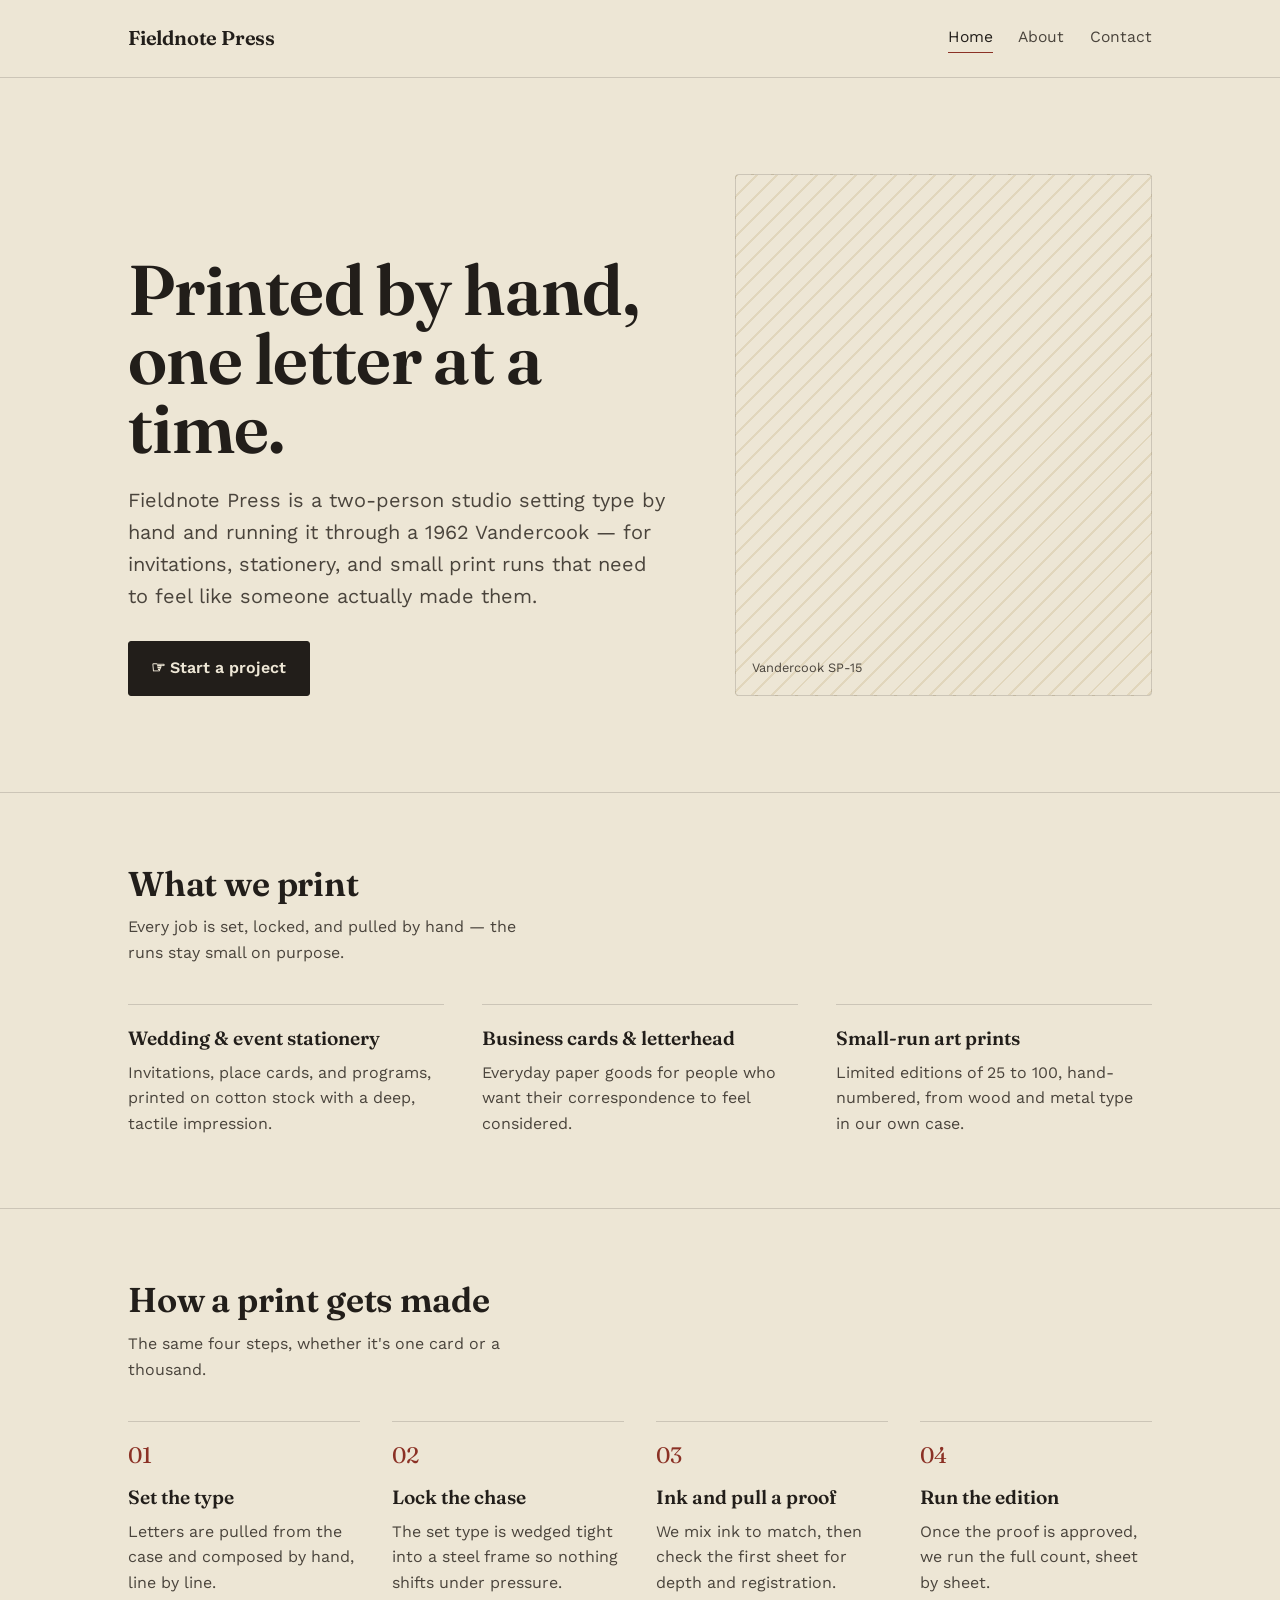
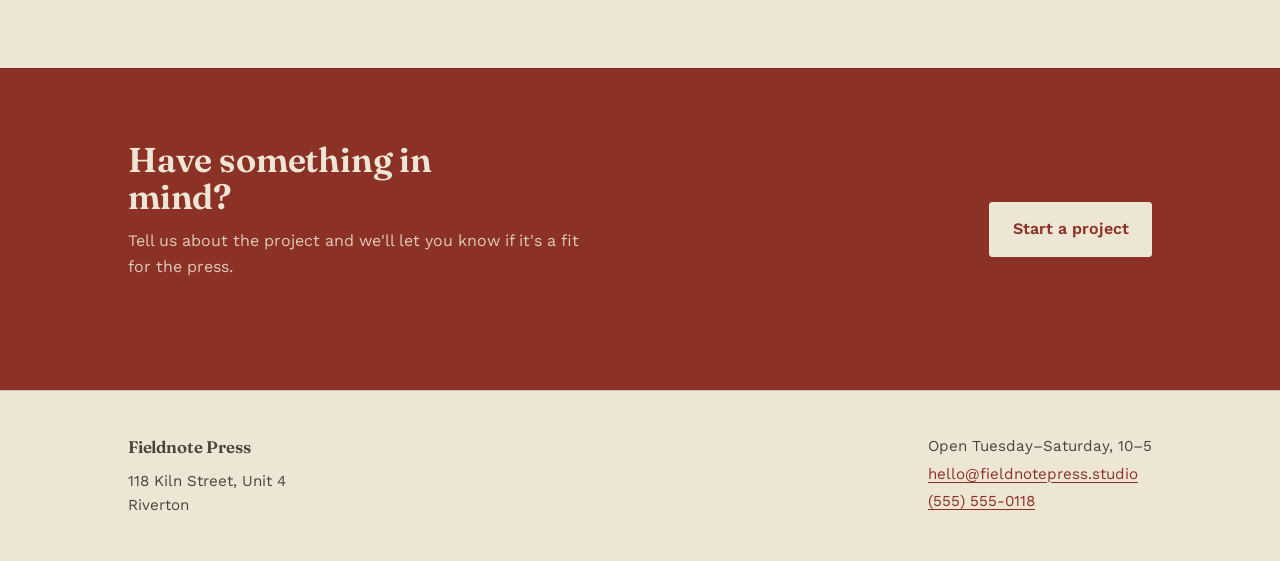
==== index.html @ 224e0c4d "Add files via upload" ====
<!doctype html>
<html lang="en">
<head>
  <meta charset="utf-8">
  <meta name="viewport" content="width=device-width, initial-scale=1">
  <title>Fieldnote Press — Letterpress studio</title>
  <meta name="description" content="Fieldnote Press is a small letterpress studio setting type by hand for invitations, stationery, and small-run art prints.">
  <link rel="preconnect" href="https://fonts.googleapis.com">
  <link rel="preconnect" href="https://fonts.gstatic.com" crossorigin>
  <link href="https://fonts.googleapis.com/css2?family=Fraunces:ital,opsz,wght@0,9..144,400..700;1,9..144,400..700&family=Work+Sans:wght@400;500;600&display=swap" rel="stylesheet">
  <link rel="stylesheet" href="css/style.css">
</head>
<body>
  <a class="skip-link" href="#main">Skip to content</a>

  <header class="site-header">
    <div class="wrap header-inner">
      <a class="wordmark" href="index.html">Fieldnote Press</a>
      <nav class="site-nav" aria-label="Main">
        <a href="index.html" class="is-active" aria-current="page">Home</a>
        <a href="about.html">About</a>
        <a href="contact.html">Contact</a>
      </nav>
    </div>
  </header>

  <main id="main">
    <section class="hero">
      <div class="wrap hero-grid">
        <div class="hero-copy">
          <h1 class="display reveal">Printed by hand, one letter at a time.</h1>
          <p class="lede reveal">Fieldnote Press is a two-person studio setting type by hand and running it
            through a 1962 Vandercook — for invitations, stationery, and small print runs that need to feel
            like someone actually made them.</p>
          <a class="btn btn-primary reveal" href="contact.html">☞ Start a project</a>
        </div>
        <div class="hero-mark reveal" aria-hidden="true"></div>
      </div>
    </section>

    <section class="section">
      <div class="wrap">
        <div class="section-head">
          <h2 class="section-heading">What we print</h2>
          <p>Every job is set, locked, and pulled by hand — the runs stay small on purpose.</p>
        </div>
        <div class="trio">
          <div class="trio-item">
            <h3 class="card-heading">Wedding &amp; event stationery</h3>
            <p>Invitations, place cards, and programs, printed on cotton stock with a deep, tactile
              impression.</p>
          </div>
          <div class="trio-item">
            <h3 class="card-heading">Business cards &amp; letterhead</h3>
            <p>Everyday paper goods for people who want their correspondence to feel considered.</p>
          </div>
          <div class="trio-item">
            <h3 class="card-heading">Small-run art prints</h3>
            <p>Limited editions of 25 to 100, hand-numbered, from wood and metal type in our own case.</p>
          </div>
        </div>
      </div>
    </section>

    <section class="section">
      <div class="wrap">
        <div class="section-head">
          <h2 class="section-heading">How a print gets made</h2>
          <p>The same four steps, whether it's one card or a thousand.</p>
        </div>
        <div class="process">
          <div class="process-item">
            <span class="process-num">01</span>
            <h3 class="card-heading">Set the type</h3>
            <p>Letters are pulled from the case and composed by hand, line by line.</p>
          </div>
          <div class="process-item">
            <span class="process-num">02</span>
            <h3 class="card-heading">Lock the chase</h3>
            <p>The set type is wedged tight into a steel frame so nothing shifts under pressure.</p>
          </div>
          <div class="process-item">
            <span class="process-num">03</span>
            <h3 class="card-heading">Ink and pull a proof</h3>
            <p>We mix ink to match, then check the first sheet for depth and registration.</p>
          </div>
          <div class="process-item">
            <span class="process-num">04</span>
            <h3 class="card-heading">Run the edition</h3>
            <p>Once the proof is approved, we run the full count, sheet by sheet.</p>
          </div>
        </div>
      </div>
    </section>

    <section class="section cta-band">
      <div class="wrap">
        <div class="cta-band-inner">
          <div class="section-head">
            <h2 class="section-heading">Have something in mind?</h2>
            <p>Tell us about the project and we'll let you know if it's a fit for the press.</p>
          </div>
          <a class="btn btn-on-red" href="contact.html">Start a project</a>
        </div>
      </div>
    </section>
  </main>

  <footer class="site-footer">
    <div class="wrap footer-inner">
      <div>
        <p class="wordmark small">Fieldnote Press</p>
        <p>118 Kiln Street, Unit 4<br>Riverton</p>
      </div>
      <div>
        <p>Open Tuesday–Saturday, 10–5</p>
        <p><a class="text-link" href="mailto:hello@fieldnotepress.studio">hello@fieldnotepress.studio</a></p>
        <p><a class="text-link" href="tel:+15555550118">(555) 555-0118</a></p>
      </div>
    </div>
  </footer>

  <script src="js/script.js"></script>
</body>
</html>
---- css/style.css ----
/* ==========================================================
   Fieldnote Press — stylesheet
   Tokens
   ========================================================== */
:root {
  --paper:      #EDE6D5;
  --paper-deep: #E1D6BC;
  --ink:        #221E1A;
  --ink-soft:   #4A443C;
  --red:        #8B3125;
  --slate:      #46525C;
  --rule:       rgba(34, 30, 26, 0.16);
  --rule-soft:  rgba(34, 30, 26, 0.09);

  --font-display: 'Fraunces', Georgia, serif;
  --font-body:    'Work Sans', 'Segoe UI', sans-serif;

  --max-w: 1120px;
  --gutter: clamp(1.25rem, 4vw, 3rem);
}

/* ==========================================================
   Reset
   ========================================================== */
*, *::before, *::after { box-sizing: border-box; }
html { -webkit-text-size-adjust: 100%; scroll-behavior: smooth; }
@media (prefers-reduced-motion: reduce) {
  html { scroll-behavior: auto; }
  *, *::before, *::after {
    animation-duration: 0.001ms !important;
    animation-iteration-count: 1 !important;
    transition-duration: 0.001ms !important;
  }
}
body {
  margin: 0;
  background-color: var(--paper);
  background-image:
    radial-gradient(rgba(34,30,26,0.05) 0.6px, transparent 0.6px);
  background-size: 14px 14px;
  color: var(--ink);
  font-family: var(--font-body);
  font-size: 16px;
  line-height: 1.6;
  -webkit-font-smoothing: antialiased;
}
img { max-width: 100%; display: block; }
a { color: inherit; }
h1, h2, h3, p, ul, ol, dl { margin: 0; }
ul, ol { padding: 0; list-style: none; }
button { font: inherit; }

/* Focus visibility */
a:focus-visible,
button:focus-visible,
input:focus-visible,
select:focus-visible,
textarea:focus-visible {
  outline: 2px solid var(--red);
  outline-offset: 3px;
}

.wrap {
  max-width: var(--max-w);
  margin-inline: auto;
  padding-inline: var(--gutter);
}

.skip-link {
  position: absolute;
  left: -9999px;
  top: 0;
  background: var(--ink);
  color: var(--paper);
  padding: 0.75rem 1rem;
  z-index: 100;
}
.skip-link:focus { left: var(--gutter); top: var(--gutter); }

/* ==========================================================
   Type
   ========================================================== */
h1, h2, h3 { font-family: var(--font-display); font-weight: 620; color: var(--ink); }

h1.display {
  font-size: clamp(2.6rem, 3vw + 2rem, 4.6rem);
  line-height: 0.98;
  letter-spacing: -0.01em;
  max-width: 14ch;
}

h2.section-heading {
  font-size: clamp(1.6rem, 1.2vw + 1.2rem, 2.15rem);
  line-height: 1.1;
  letter-spacing: -0.005em;
  max-width: 16ch;
}

h3.card-heading {
  font-size: 1.2rem;
  font-weight: 600;
  margin-bottom: 0.4rem;
}

p.lede {
  font-size: clamp(1.05rem, 0.4vw + 1rem, 1.25rem);
  color: var(--ink-soft);
  max-width: 52ch;
}

p { max-width: 62ch; color: var(--ink-soft); }

.eyebrow-plain {
  font-family: var(--font-body);
  font-size: 0.95rem;
  color: var(--ink-soft);
}

/* Links within running text */
.text-link {
  color: var(--red);
  text-decoration: underline;
  text-underline-offset: 3px;
  text-decoration-thickness: 1px;
}
.text-link:hover { text-decoration-thickness: 2px; }

/* ==========================================================
   Header / Nav
   ========================================================== */
.site-header {
  border-bottom: 1px solid var(--rule);
}
.header-inner {
  display: flex;
  flex-wrap: wrap;
  align-items: center;
  justify-content: space-between;
  gap: 0.75rem;
  padding-block: 1.4rem;
}
.wordmark {
  font-family: var(--font-display);
  font-size: 1.25rem;
  font-weight: 620;
  text-decoration: none;
  letter-spacing: -0.01em;
}
.site-nav {
  display: flex;
  gap: clamp(1rem, 2vw, 2rem);
}
.site-nav a {
  text-decoration: none;
  font-size: 0.98rem;
  color: var(--ink-soft);
  padding-bottom: 3px;
  border-bottom: 1px solid transparent;
  transition: border-color 150ms ease, color 150ms ease;
}
.site-nav a:hover { color: var(--ink); border-color: var(--rule); }
.site-nav a.is-active {
  color: var(--ink);
  border-color: var(--red);
}

/* ==========================================================
   Buttons / CTA
   ========================================================== */
.btn {
  display: inline-flex;
  align-items: center;
  gap: 0.5rem;
  font-family: var(--font-body);
  font-size: 1rem;
  font-weight: 600;
  text-decoration: none;
  padding: 0.85rem 1.4rem;
  border-radius: 3px;
  border: 1px solid var(--ink);
  color: var(--ink);
  background: transparent;
  cursor: pointer;
  transition: transform 150ms ease, background-color 150ms ease, color 150ms ease;
}
.btn:hover { transform: translateY(1px); }
.btn.btn-primary {
  background: var(--ink);
  color: var(--paper);
  border-color: var(--ink);
}
.btn.btn-on-red {
  background: var(--paper);
  color: var(--red);
  border-color: var(--paper);
}
.btn.btn-on-red:hover { background: var(--ink); color: var(--paper); }

/* ==========================================================
   Hero
   ========================================================== */
.hero {
  padding-block: clamp(3rem, 8vw, 6rem);
}
.hero-grid {
  display: grid;
  grid-template-columns: 1.3fr 1fr;
  gap: clamp(2rem, 5vw, 4rem);
  align-items: end;
}
.hero-copy > * + * { margin-top: 1.4rem; }
.hero-copy .btn { margin-top: 1.8rem; }

.hero-mark {
  border: 1px solid var(--rule);
  border-radius: 4px;
  aspect-ratio: 4 / 5;
  background:
    repeating-linear-gradient(135deg, var(--paper-deep) 0 2px, transparent 2px 14px),
    var(--paper);
  position: relative;
  overflow: hidden;
}
.hero-mark::after {
  content: "Vandercook SP-15";
  position: absolute;
  bottom: 1rem;
  left: 1rem;
  font-size: 0.8rem;
  color: var(--ink-soft);
}

.reveal { animation: fadeUp 700ms ease both; }
.reveal:nth-child(2) { animation-delay: 90ms; }
.reveal:nth-child(3) { animation-delay: 180ms; }
.reveal:nth-child(4) { animation-delay: 270ms; }
@keyframes fadeUp {
  from { opacity: 0; transform: translateY(10px); }
  to   { opacity: 1; transform: translateY(0); }
}

/* ==========================================================
   Sections (generic)
   ========================================================== */
.section {
  padding-block: clamp(2.5rem, 6vw, 4.5rem);
  border-top: 1px solid var(--rule);
}
.section-head { max-width: 42ch; margin-bottom: clamp(1.75rem, 3vw, 2.75rem); }
.section-head > * + * { margin-top: 0.75rem; }

/* Three-up list (non-sequential) */
.trio {
  display: grid;
  grid-template-columns: repeat(3, 1fr);
  gap: clamp(1.5rem, 3vw, 2.5rem);
}
.trio-item { border-top: 1px solid var(--rule); padding-top: 1.1rem; }

/* Numbered process (genuinely sequential) */
.process {
  display: grid;
  grid-template-columns: repeat(4, 1fr);
  gap: clamp(1.5rem, 3vw, 2rem);
}
.process-item { border-top: 1px solid var(--rule); padding-top: 1rem; }
.process-num {
  display: block;
  font-family: var(--font-display);
  font-size: 1.4rem;
  color: var(--red);
  font-variant-numeric: tabular-nums;
  margin-bottom: 0.5rem;
}

/* Spec list (equipment, genuinely tabular) */
.spec-list { border-top: 1px solid var(--rule); }
.spec-row {
  display: grid;
  grid-template-columns: minmax(10ch, 220px) 1fr;
  gap: 1rem;
  padding-block: 1rem;
  border-bottom: 1px solid var(--rule-soft);
}
.spec-row dt { font-weight: 600; color: var(--ink); }
.spec-row dd { margin: 0; color: var(--ink-soft); max-width: 55ch; }

/* Values */
.values { display: grid; grid-template-columns: repeat(3, 1fr); gap: clamp(1.5rem, 3vw, 2.5rem); }

/* CTA band */
.cta-band {
  background: var(--red);
  color: var(--paper);
}
.cta-band .section-head { max-width: 46ch; }
.cta-band h2 { color: var(--paper); }
.cta-band p { color: rgba(237, 230, 213, 0.85); }
.cta-band-inner {
  display: flex;
  flex-wrap: wrap;
  align-items: center;
  justify-content: space-between;
  gap: 1.5rem;
}

/* ==========================================================
   Contact page
   ========================================================== */
.contact-grid {
  display: grid;
  grid-template-columns: 0.9fr 1.3fr;
  gap: clamp(2rem, 5vw, 4rem);
  align-items: start;
}
.info-block + .info-block { margin-top: 1.75rem; }
.info-block h3 { font-size: 1rem; font-weight: 600; margin-bottom: 0.35rem; color: var(--ink); }
.info-block p { margin: 0; }

.field { margin-bottom: 1.3rem; }
.field label {
  display: block;
  font-size: 0.9rem;
  font-weight: 600;
  margin-bottom: 0.4rem;
}
.field .hint { font-weight: 400; color: var(--ink-soft); }
.field input,
.field select,
.field textarea {
  width: 100%;
  font-family: var(--font-body);
  font-size: 1rem;
  padding: 0.7rem 0.8rem;
  border: 1px solid var(--rule);
  background: var(--paper);
  color: var(--ink);
  border-radius: 3px;
}
.field textarea { resize: vertical; min-height: 8rem; }
.field-error {
  display: block;
  color: var(--red);
  font-size: 0.85rem;
  margin-top: 0.35rem;
  min-height: 1.2em;
}
.field.has-error input,
.field.has-error select,
.field.has-error textarea {
  border-color: var(--red);
}

.form-status {
  border: 1px solid var(--rule);
  border-left: 3px solid var(--red);
  padding: 1.25rem 1.4rem;
  border-radius: 3px;
  display: none;
}
.form-status.is-visible { display: block; }
.form-status h3 { margin-bottom: 0.35rem; }
form.is-submitted { display: none; }

/* ==========================================================
   Footer
   ========================================================== */
.site-footer {
  border-top: 1px solid var(--rule);
  padding-block: 2.5rem;
}
.footer-inner {
  display: flex;
  flex-wrap: wrap;
  justify-content: space-between;
  gap: 2rem;
}
.footer-inner p { margin: 0.2rem 0; font-size: 0.95rem; }
.wordmark.small { font-size: 1.05rem; margin-bottom: 0.5rem; }

/* ==========================================================
   Responsive
   ========================================================== */
@media (max-width: 820px) {
  .hero-grid { grid-template-columns: 1fr; }
  .hero-mark { max-width: 260px; }
  .trio, .process, .values { grid-template-columns: 1fr 1fr; }
  .contact-grid { grid-template-columns: 1fr; }
}
@media (max-width: 560px) {
  .trio, .process, .values { grid-template-columns: 1fr; }
  .spec-row { grid-template-columns: 1fr; }
  .cta-band-inner { flex-direction: column; align-items: flex-start; }
}
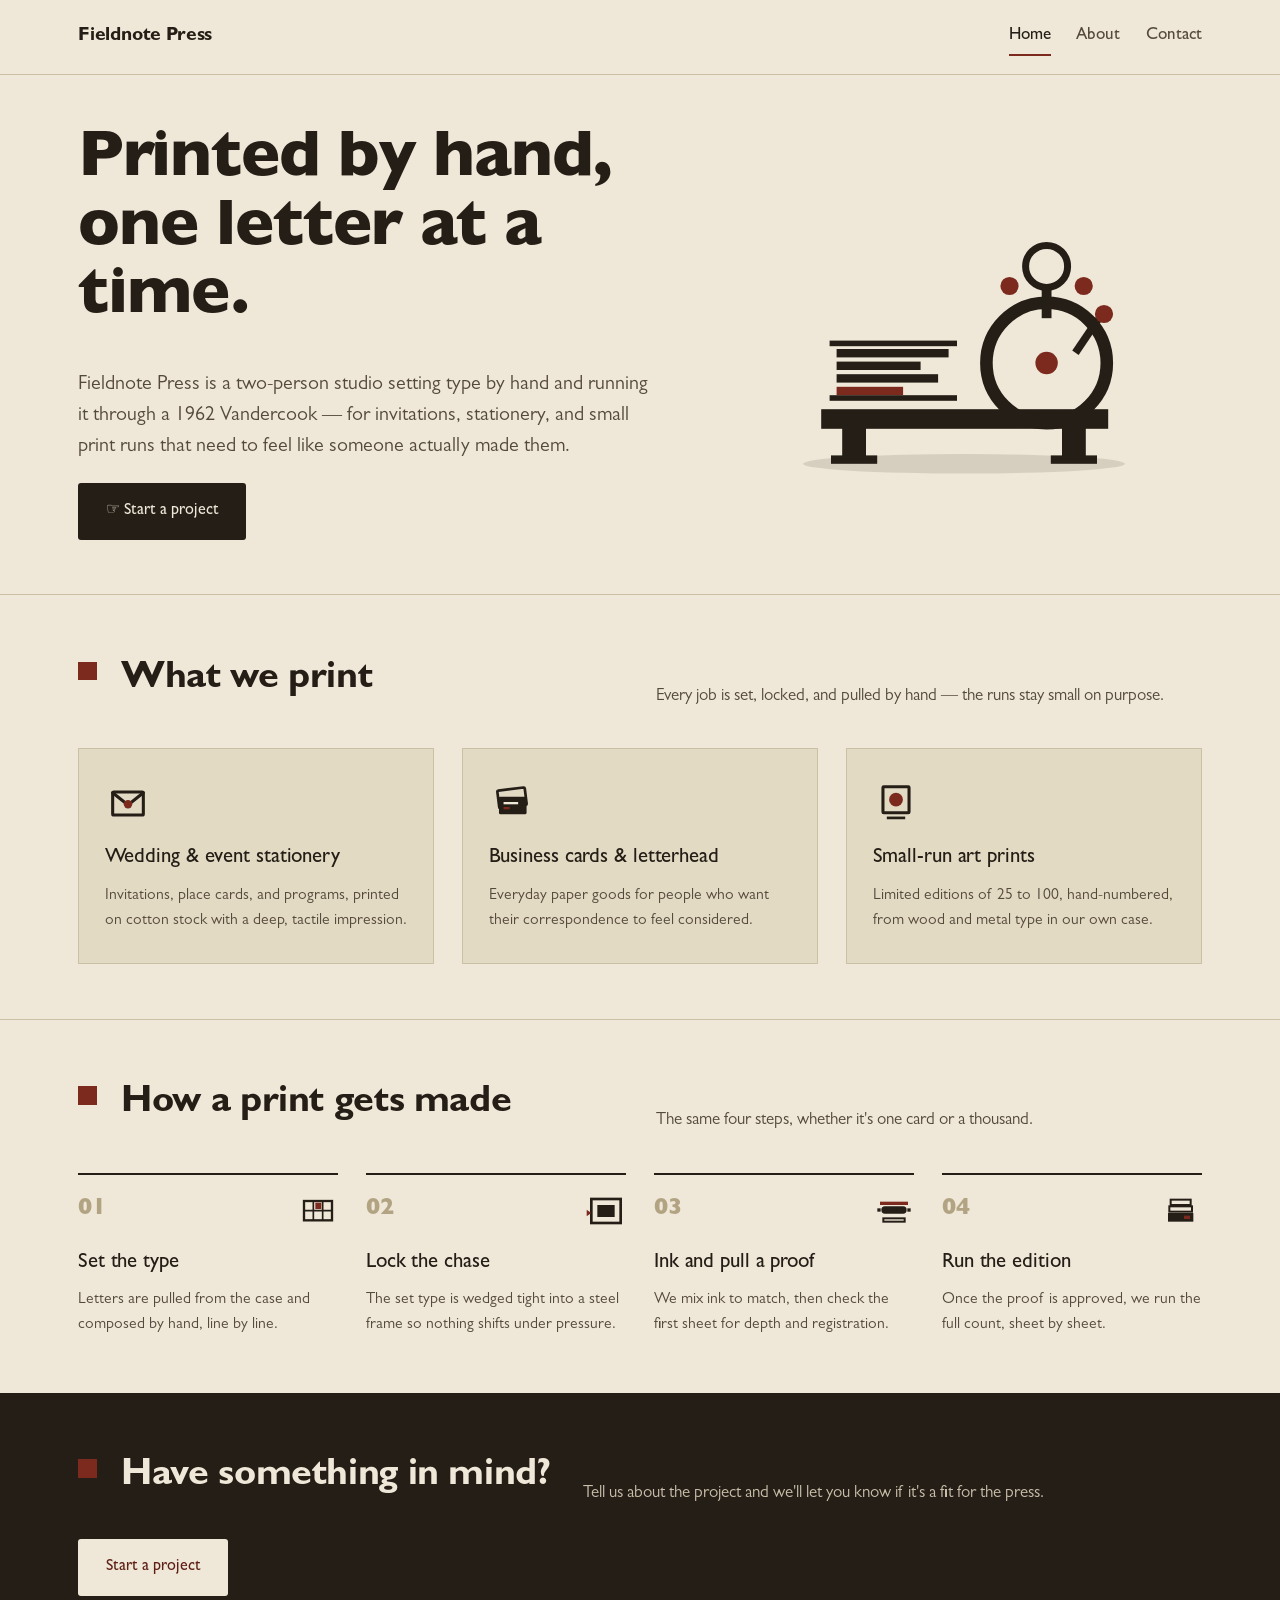
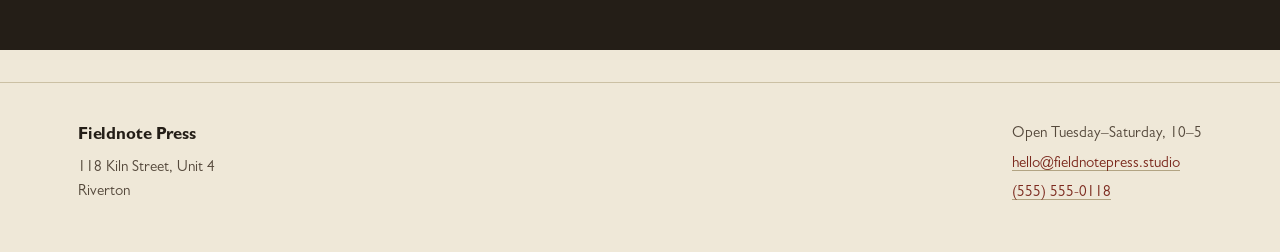
==== commit 8af04068: "Add files via upload" ====
--- a/index.html
+++ b/index.html
@@ -5,9 +5,12 @@
   <meta name="viewport" content="width=device-width, initial-scale=1">
   <title>Fieldnote Press — Letterpress studio</title>
   <meta name="description" content="Fieldnote Press is a small letterpress studio setting type by hand for invitations, stationery, and small-run art prints.">
-  <link rel="preconnect" href="https://fonts.googleapis.com">
-  <link rel="preconnect" href="https://fonts.gstatic.com" crossorigin>
-  <link href="https://fonts.googleapis.com/css2?family=Fraunces:ital,opsz,wght@0,9..144,400..700;1,9..144,400..700&family=Work+Sans:wght@400;500;600&display=swap" rel="stylesheet">
+  <meta name="theme-color" content="#241E17">
+  <link rel="icon" href="images/favicon.svg" type="image/svg+xml">
+  <link rel="icon" href="images/favicon.ico" sizes="any">
+  <link rel="apple-touch-icon" href="images/apple-touch-icon.png">
+  <link rel="preload" href="fonts/gill-sans.woff2" as="font" type="font/woff2" crossorigin>
+  <link rel="preload" href="fonts/gill-sans-heavy.woff2" as="font" type="font/woff2" crossorigin>
   <link rel="stylesheet" href="css/style.css">
 </head>
 <body>
@@ -34,7 +37,9 @@
             like someone actually made them.</p>
           <a class="btn btn-primary reveal" href="contact.html">☞ Start a project</a>
         </div>
-        <div class="hero-mark reveal" aria-hidden="true"></div>
+        <div class="hero-mark reveal" aria-hidden="true">
+          <img src="images/hero-press.svg" alt="" width="600" height="440" loading="eager">
+        </div>
       </div>
     </section>
 
@@ -46,15 +51,18 @@
         </div>
         <div class="trio">
           <div class="trio-item">
+            <img class="trio-icon" src="images/icon-invitation.svg" alt="" width="46" height="46">
             <h3 class="card-heading">Wedding &amp; event stationery</h3>
             <p>Invitations, place cards, and programs, printed on cotton stock with a deep, tactile
               impression.</p>
           </div>
           <div class="trio-item">
+            <img class="trio-icon" src="images/icon-cards.svg" alt="" width="46" height="46">
             <h3 class="card-heading">Business cards &amp; letterhead</h3>
             <p>Everyday paper goods for people who want their correspondence to feel considered.</p>
           </div>
           <div class="trio-item">
+            <img class="trio-icon" src="images/icon-print.svg" alt="" width="46" height="46">
             <h3 class="card-heading">Small-run art prints</h3>
             <p>Limited editions of 25 to 100, hand-numbered, from wood and metal type in our own case.</p>
           </div>
@@ -70,22 +78,34 @@
         </div>
         <div class="process">
           <div class="process-item">
-            <span class="process-num">01</span>
+            <div class="process-item-head">
+              <span class="process-num">01</span>
+              <img class="process-icon" src="images/icon-set-type.svg" alt="" width="40" height="40">
+            </div>
             <h3 class="card-heading">Set the type</h3>
             <p>Letters are pulled from the case and composed by hand, line by line.</p>
           </div>
           <div class="process-item">
-            <span class="process-num">02</span>
+            <div class="process-item-head">
+              <span class="process-num">02</span>
+              <img class="process-icon" src="images/icon-lock-chase.svg" alt="" width="40" height="40">
+            </div>
             <h3 class="card-heading">Lock the chase</h3>
             <p>The set type is wedged tight into a steel frame so nothing shifts under pressure.</p>
           </div>
           <div class="process-item">
-            <span class="process-num">03</span>
+            <div class="process-item-head">
+              <span class="process-num">03</span>
+              <img class="process-icon" src="images/icon-ink-proof.svg" alt="" width="40" height="40">
+            </div>
             <h3 class="card-heading">Ink and pull a proof</h3>
             <p>We mix ink to match, then check the first sheet for depth and registration.</p>
           </div>
           <div class="process-item">
-            <span class="process-num">04</span>
+            <div class="process-item-head">
+              <span class="process-num">04</span>
+              <img class="process-icon" src="images/icon-run-edition.svg" alt="" width="40" height="40">
+            </div>
             <h3 class="card-heading">Run the edition</h3>
             <p>Once the proof is approved, we run the full count, sheet by sheet.</p>
           </div>
--- a/css/style.css
+++ b/css/style.css
@@ -1,394 +1,546 @@
-/* ==========================================================
+/* ===================================================================
    Fieldnote Press — stylesheet
+   Type: Gill Sans (self-hosted), set in weight, not in family switches.
+   =================================================================== */
+
+@font-face {
+  font-family: "Gill Sans";
+  src: url("../fonts/gill-sans-light.woff2") format("woff2");
+  font-weight: 300;
+  font-style: normal;
+  font-display: swap;
+}
+@font-face {
+  font-family: "Gill Sans";
+  src: url("../fonts/gill-sans.woff2") format("woff2");
+  font-weight: 400;
+  font-style: normal;
+  font-display: swap;
+}
+@font-face {
+  font-family: "Gill Sans";
+  src: url("../fonts/gill-sans-italic.woff2") format("woff2");
+  font-weight: 400;
+  font-style: italic;
+  font-display: swap;
+}
+@font-face {
+  font-family: "Gill Sans";
+  src: url("../fonts/gill-sans-medium.woff2") format("woff2");
+  font-weight: 500;
+  font-style: normal;
+  font-display: swap;
+}
+@font-face {
+  font-family: "Gill Sans";
+  src: url("../fonts/gill-sans-bold.woff2") format("woff2");
+  font-weight: 700;
+  font-style: normal;
+  font-display: swap;
+}
+@font-face {
+  font-family: "Gill Sans";
+  src: url("../fonts/gill-sans-heavy.woff2") format("woff2");
+  font-weight: 800;
+  font-style: normal;
+  font-display: swap;
+}
+
+/* ---------------------------------------------------------------
    Tokens
-   ========================================================== */
+   --------------------------------------------------------------- */
 :root {
-  --paper:      #EDE6D5;
-  --paper-deep: #E1D6BC;
-  --ink:        #221E1A;
-  --ink-soft:   #4A443C;
-  --red:        #8B3125;
-  --slate:      #46525C;
-  --rule:       rgba(34, 30, 26, 0.16);
-  --rule-soft:  rgba(34, 30, 26, 0.09);
-
-  --font-display: 'Fraunces', Georgia, serif;
-  --font-body:    'Work Sans', 'Segoe UI', sans-serif;
-
-  --max-w: 1120px;
-  --gutter: clamp(1.25rem, 4vw, 3rem);
-}
-
-/* ==========================================================
-   Reset
-   ========================================================== */
+  --paper:      #EFE8D8;
+  --paper-deep: #E3DAC3;
+  --ink:        #241E17;
+  --ink-soft:   #55493C;
+  --oxblood:    #7C2A1E;
+  --oxblood-deep: #5E1F16;
+  --brass:      #A67C3D;
+  --line:       #CBC0A4;
+  --line-deep:  #B2A483;
+
+  --font: "Gill Sans", "Gill Sans MT", Frutiger, "Frutiger Linotype", Calibri, "Segoe UI", Corbel, Arial, sans-serif;
+
+  --fs-body:    1.0625rem;
+  --fs-small:   0.9rem;
+  --fs-lede:    1.25rem;
+  --fs-card-h:  1.3rem;
+  --fs-section: clamp(1.7rem, 1.35rem + 1.3vw, 2.35rem);
+  --fs-display: clamp(2.5rem, 1.85rem + 3vw, 4.1rem);
+
+  --measure: 62ch;
+  --wrap: 1180px;
+
+  --gap: 1.75rem;
+  --radius: 3px;
+}
+
+/* ---------------------------------------------------------------
+   Reset & base
+   --------------------------------------------------------------- */
 *, *::before, *::after { box-sizing: border-box; }
-html { -webkit-text-size-adjust: 100%; scroll-behavior: smooth; }
+html { scroll-behavior: smooth; }
 @media (prefers-reduced-motion: reduce) {
   html { scroll-behavior: auto; }
-  *, *::before, *::after {
-    animation-duration: 0.001ms !important;
-    animation-iteration-count: 1 !important;
-    transition-duration: 0.001ms !important;
-  }
-}
+  *, *::before, *::after { animation-duration: 0.01ms !important; animation-iteration-count: 1 !important; transition-duration: 0.01ms !important; }
+}
+
 body {
   margin: 0;
-  background-color: var(--paper);
-  background-image:
-    radial-gradient(rgba(34,30,26,0.05) 0.6px, transparent 0.6px);
-  background-size: 14px 14px;
+  background: var(--paper);
   color: var(--ink);
-  font-family: var(--font-body);
-  font-size: 16px;
+  font-family: var(--font);
+  font-weight: 400;
+  font-size: var(--fs-body);
   line-height: 1.6;
   -webkit-font-smoothing: antialiased;
-}
+  text-rendering: optimizeLegibility;
+}
+
 img { max-width: 100%; display: block; }
 a { color: inherit; }
-h1, h2, h3, p, ul, ol, dl { margin: 0; }
-ul, ol { padding: 0; list-style: none; }
-button { font: inherit; }
-
-/* Focus visibility */
-a:focus-visible,
-button:focus-visible,
-input:focus-visible,
-select:focus-visible,
-textarea:focus-visible {
-  outline: 2px solid var(--red);
-  outline-offset: 3px;
-}
-
-.wrap {
-  max-width: var(--max-w);
-  margin-inline: auto;
-  padding-inline: var(--gutter);
-}
+
+h1, h2, h3, h4 { margin: 0; font-weight: 500; }
+
+p { margin: 0 0 1em; max-width: var(--measure); }
+p:last-child { margin-bottom: 0; }
 
 .skip-link {
   position: absolute;
-  left: -9999px;
+  left: -999px;
   top: 0;
   background: var(--ink);
   color: var(--paper);
-  padding: 0.75rem 1rem;
+  padding: 0.75em 1.25em;
   z-index: 100;
 }
-.skip-link:focus { left: var(--gutter); top: var(--gutter); }
-
-/* ==========================================================
-   Type
-   ========================================================== */
-h1, h2, h3 { font-family: var(--font-display); font-weight: 620; color: var(--ink); }
-
-h1.display {
-  font-size: clamp(2.6rem, 3vw + 2rem, 4.6rem);
-  line-height: 0.98;
-  letter-spacing: -0.01em;
-  max-width: 14ch;
-}
-
-h2.section-heading {
-  font-size: clamp(1.6rem, 1.2vw + 1.2rem, 2.15rem);
-  line-height: 1.1;
-  letter-spacing: -0.005em;
-  max-width: 16ch;
-}
-
-h3.card-heading {
-  font-size: 1.2rem;
-  font-weight: 600;
-  margin-bottom: 0.4rem;
-}
-
-p.lede {
-  font-size: clamp(1.05rem, 0.4vw + 1rem, 1.25rem);
-  color: var(--ink-soft);
-  max-width: 52ch;
-}
-
-p { max-width: 62ch; color: var(--ink-soft); }
-
-.eyebrow-plain {
-  font-family: var(--font-body);
-  font-size: 0.95rem;
-  color: var(--ink-soft);
-}
-
-/* Links within running text */
-.text-link {
-  color: var(--red);
-  text-decoration: underline;
-  text-underline-offset: 3px;
-  text-decoration-thickness: 1px;
-}
-.text-link:hover { text-decoration-thickness: 2px; }
-
-/* ==========================================================
-   Header / Nav
-   ========================================================== */
+.skip-link:focus {
+  left: 1rem;
+  top: 1rem;
+}
+
+:focus-visible {
+  outline: 3px solid var(--oxblood);
+  outline-offset: 3px;
+}
+
+.wrap {
+  max-width: var(--wrap);
+  margin-inline: auto;
+  padding-inline: 1.75rem;
+}
+
+/* ---------------------------------------------------------------
+   Header
+   --------------------------------------------------------------- */
 .site-header {
-  border-bottom: 1px solid var(--rule);
-}
+  border-bottom: 1px solid var(--line);
+}
+
 .header-inner {
   display: flex;
-  flex-wrap: wrap;
   align-items: center;
   justify-content: space-between;
-  gap: 0.75rem;
-  padding-block: 1.4rem;
-}
+  gap: 1.5rem;
+  padding-block: 1.15rem;
+}
+
 .wordmark {
-  font-family: var(--font-display);
-  font-size: 1.25rem;
-  font-weight: 620;
+  font-weight: 700;
+  font-size: 1.2rem;
+  letter-spacing: -0.01em;
   text-decoration: none;
-  letter-spacing: -0.01em;
-}
+  color: var(--ink);
+  white-space: nowrap;
+}
+.wordmark.small { font-size: 1.05rem; margin: 0 0 0.4em; }
+
 .site-nav {
   display: flex;
   gap: clamp(1rem, 2vw, 2rem);
+  flex-wrap: wrap;
 }
 .site-nav a {
   text-decoration: none;
-  font-size: 0.98rem;
+  font-weight: 500;
   color: var(--ink-soft);
-  padding-bottom: 3px;
-  border-bottom: 1px solid transparent;
-  transition: border-color 150ms ease, color 150ms ease;
-}
-.site-nav a:hover { color: var(--ink); border-color: var(--rule); }
+  padding-block: 0.25rem;
+  border-bottom: 2px solid transparent;
+}
+.site-nav a:hover { color: var(--ink); border-bottom-color: var(--line-deep); }
 .site-nav a.is-active {
   color: var(--ink);
-  border-color: var(--red);
-}
-
-/* ==========================================================
-   Buttons / CTA
-   ========================================================== */
+  border-bottom-color: var(--oxblood);
+}
+
+/* ---------------------------------------------------------------
+   Hero
+   --------------------------------------------------------------- */
+.hero { padding-block: clamp(2.75rem, 3vw + 1rem, 5rem); }
+
+.hero-grid {
+  display: grid;
+  grid-template-columns: 1.1fr 0.9fr;
+  align-items: center;
+  gap: clamp(2rem, 5vw, 4rem);
+}
+
+.hero-copy { max-width: 40rem; }
+
+.display {
+  font-weight: 800;
+  font-size: var(--fs-display);
+  line-height: 1.04;
+  letter-spacing: -0.015em;
+  margin-bottom: 0.55em;
+}
+
+.lede {
+  font-size: var(--fs-lede);
+  color: var(--ink-soft);
+  line-height: 1.55;
+}
+
+.hero-mark {
+  justify-self: center;
+  width: 100%;
+  max-width: 420px;
+}
+.hero-mark img { width: 100%; height: auto; }
+
+/* ---------------------------------------------------------------
+   Buttons
+   --------------------------------------------------------------- */
 .btn {
   display: inline-flex;
   align-items: center;
-  gap: 0.5rem;
-  font-family: var(--font-body);
+  gap: 0.5em;
+  font-family: var(--font);
+  font-weight: 500;
   font-size: 1rem;
-  font-weight: 600;
   text-decoration: none;
-  padding: 0.85rem 1.4rem;
-  border-radius: 3px;
-  border: 1px solid var(--ink);
-  color: var(--ink);
-  background: transparent;
+  padding: 0.85em 1.6em;
+  border-radius: var(--radius);
+  border: 2px solid transparent;
   cursor: pointer;
-  transition: transform 150ms ease, background-color 150ms ease, color 150ms ease;
-}
-.btn:hover { transform: translateY(1px); }
-.btn.btn-primary {
+  transition: transform 0.12s ease, background-color 0.15s ease, box-shadow 0.15s ease;
+}
+.btn:active { transform: translateY(2px); }
+
+.btn-primary {
   background: var(--ink);
   color: var(--paper);
-  border-color: var(--ink);
-}
-.btn.btn-on-red {
+}
+.btn-primary:hover { background: var(--oxblood-deep); }
+
+.btn-on-red {
   background: var(--paper);
-  color: var(--red);
-  border-color: var(--paper);
-}
-.btn.btn-on-red:hover { background: var(--ink); color: var(--paper); }
-
-/* ==========================================================
-   Hero
-   ========================================================== */
-.hero {
-  padding-block: clamp(3rem, 8vw, 6rem);
-}
-.hero-grid {
+  color: var(--oxblood-deep);
+}
+.btn-on-red:hover { background: var(--ink); color: var(--paper); }
+
+/* ---------------------------------------------------------------
+   Sections (generic)
+   --------------------------------------------------------------- */
+.section {
+  padding-block: clamp(2.75rem, 3vw + 1rem, 4.5rem);
+  border-top: 1px solid var(--line);
+}
+
+.section-head {
   display: grid;
-  grid-template-columns: 1.3fr 1fr;
-  gap: clamp(2rem, 5vw, 4rem);
+  grid-template-columns: 1fr 1fr;
+  gap: 2rem;
   align-items: end;
-}
-.hero-copy > * + * { margin-top: 1.4rem; }
-.hero-copy .btn { margin-top: 1.8rem; }
-
-.hero-mark {
-  border: 1px solid var(--rule);
-  border-radius: 4px;
-  aspect-ratio: 4 / 5;
-  background:
-    repeating-linear-gradient(135deg, var(--paper-deep) 0 2px, transparent 2px 14px),
-    var(--paper);
+  margin-bottom: clamp(2rem, 3vw, 3rem);
+}
+.section-head p { color: var(--ink-soft); }
+
+.section-heading {
+  font-size: var(--fs-section);
+  font-weight: 700;
+  letter-spacing: -0.01em;
   position: relative;
-  overflow: hidden;
-}
-.hero-mark::after {
-  content: "Vandercook SP-15";
+  padding-left: 1.15em;
+}
+.section-heading::before {
+  content: "";
   position: absolute;
-  bottom: 1rem;
-  left: 1rem;
-  font-size: 0.8rem;
-  color: var(--ink-soft);
-}
-
-.reveal { animation: fadeUp 700ms ease both; }
-.reveal:nth-child(2) { animation-delay: 90ms; }
-.reveal:nth-child(3) { animation-delay: 180ms; }
-.reveal:nth-child(4) { animation-delay: 270ms; }
-@keyframes fadeUp {
-  from { opacity: 0; transform: translateY(10px); }
-  to   { opacity: 1; transform: translateY(0); }
-}
-
-/* ==========================================================
-   Sections (generic)
-   ========================================================== */
-.section {
-  padding-block: clamp(2.5rem, 6vw, 4.5rem);
-  border-top: 1px solid var(--rule);
-}
-.section-head { max-width: 42ch; margin-bottom: clamp(1.75rem, 3vw, 2.75rem); }
-.section-head > * + * { margin-top: 0.75rem; }
-
-/* Three-up list (non-sequential) */
-.trio {
+  left: 0;
+  top: 0.32em;
+  width: 0.5em;
+  height: 0.5em;
+  background: var(--oxblood);
+}
+
+/* ---------------------------------------------------------------
+   Trio grid (home: what we print)
+   --------------------------------------------------------------- */
+.trio, .values {
   display: grid;
   grid-template-columns: repeat(3, 1fr);
-  gap: clamp(1.5rem, 3vw, 2.5rem);
-}
-.trio-item { border-top: 1px solid var(--rule); padding-top: 1.1rem; }
-
-/* Numbered process (genuinely sequential) */
+  gap: var(--gap);
+}
+
+.trio-item {
+  padding: 1.85rem 1.6rem;
+  background: var(--paper-deep);
+  border: 1px solid var(--line);
+}
+
+.trio-icon {
+  width: 46px;
+  height: 46px;
+  margin-bottom: 1.1rem;
+}
+
+.card-heading {
+  font-size: var(--fs-card-h);
+  font-weight: 500;
+  margin-bottom: 0.5rem;
+  letter-spacing: -0.005em;
+}
+
+.trio-item p, .values p { color: var(--ink-soft); font-size: 0.98rem; }
+
+/* ---------------------------------------------------------------
+   Process (home: how a print gets made)
+   --------------------------------------------------------------- */
 .process {
   display: grid;
   grid-template-columns: repeat(4, 1fr);
-  gap: clamp(1.5rem, 3vw, 2rem);
-}
-.process-item { border-top: 1px solid var(--rule); padding-top: 1rem; }
+  gap: var(--gap);
+}
+
+.process-item {
+  position: relative;
+  padding-top: 1rem;
+  border-top: 2px solid var(--ink);
+}
+
+.process-item-head {
+  display: flex;
+  align-items: center;
+  justify-content: space-between;
+  margin-bottom: 1rem;
+}
+
 .process-num {
-  display: block;
-  font-family: var(--font-display);
-  font-size: 1.4rem;
-  color: var(--red);
+  font-weight: 800;
+  font-size: 1.5rem;
+  color: var(--line-deep);
   font-variant-numeric: tabular-nums;
-  margin-bottom: 0.5rem;
-}
-
-/* Spec list (equipment, genuinely tabular) */
-.spec-list { border-top: 1px solid var(--rule); }
+}
+
+.process-icon { width: 40px; height: 40px; }
+
+.process-item p { color: var(--ink-soft); font-size: 0.98rem; }
+
+/* ---------------------------------------------------------------
+   CTA band (home)
+   --------------------------------------------------------------- */
+.cta-band {
+  background: var(--ink);
+  color: var(--paper);
+  border-top: none;
+}
+.cta-band .section-heading { color: var(--paper); }
+.cta-band .section-heading::before { background: var(--oxblood); }
+.cta-band .section-head p { color: #C9BFA9; }
+
+.cta-band-inner {
+  display: flex;
+  align-items: center;
+  justify-content: space-between;
+  gap: 2rem;
+  flex-wrap: wrap;
+}
+.cta-band-inner .section-head { margin-bottom: 0; }
+
+/* ---------------------------------------------------------------
+   About: spec list (the presses we run)
+   --------------------------------------------------------------- */
+.spec-list {
+  margin: 0;
+  display: flex;
+  flex-direction: column;
+  gap: 1.75rem;
+}
+
 .spec-row {
   display: grid;
-  grid-template-columns: minmax(10ch, 220px) 1fr;
-  gap: 1rem;
-  padding-block: 1rem;
-  border-bottom: 1px solid var(--rule-soft);
-}
-.spec-row dt { font-weight: 600; color: var(--ink); }
-.spec-row dd { margin: 0; color: var(--ink-soft); max-width: 55ch; }
-
-/* Values */
-.values { display: grid; grid-template-columns: repeat(3, 1fr); gap: clamp(1.5rem, 3vw, 2.5rem); }
-
-/* CTA band */
-.cta-band {
-  background: var(--red);
-  color: var(--paper);
-}
-.cta-band .section-head { max-width: 46ch; }
-.cta-band h2 { color: var(--paper); }
-.cta-band p { color: rgba(237, 230, 213, 0.85); }
-.cta-band-inner {
-  display: flex;
-  flex-wrap: wrap;
+  grid-template-columns: 64px 1fr 1.6fr;
+  gap: 1.5rem;
   align-items: center;
-  justify-content: space-between;
-  gap: 1.5rem;
-}
-
-/* ==========================================================
+  padding-block: 1.5rem;
+  border-top: 1px solid var(--line);
+}
+.spec-row:last-child { border-bottom: 1px solid var(--line); }
+
+.spec-icon { width: 56px; height: 56px; }
+
+.spec-row dt {
+  font-weight: 700;
+  font-size: 1.15rem;
+  letter-spacing: -0.005em;
+}
+.spec-row dd {
+  margin: 0;
+  color: var(--ink-soft);
+}
+
+/* ---------------------------------------------------------------
    Contact page
-   ========================================================== */
+   --------------------------------------------------------------- */
 .contact-grid {
   display: grid;
-  grid-template-columns: 0.9fr 1.3fr;
+  grid-template-columns: 0.85fr 1.15fr;
   gap: clamp(2rem, 5vw, 4rem);
   align-items: start;
 }
-.info-block + .info-block { margin-top: 1.75rem; }
-.info-block h3 { font-size: 1rem; font-weight: 600; margin-bottom: 0.35rem; color: var(--ink); }
-.info-block p { margin: 0; }
-
-.field { margin-bottom: 1.3rem; }
+
+.contact-illustration {
+  width: 150px;
+  height: auto;
+  margin-bottom: 1.75rem;
+}
+
+.info-block { margin-bottom: 1.6rem; }
+.info-block h3 {
+  font-weight: 700;
+  font-size: 1rem;
+  margin-bottom: 0.3rem;
+}
+.info-block p { color: var(--ink-soft); }
+
+.text-link {
+  color: var(--oxblood);
+  text-decoration-color: var(--line-deep);
+  text-underline-offset: 3px;
+}
+.text-link:hover { color: var(--oxblood-deep); text-decoration-color: currentColor; }
+
+/* Form */
+#contact-form { max-width: 32rem; }
+
+.field { margin-bottom: 1.4rem; }
+
 .field label {
   display: block;
+  font-weight: 500;
+  margin-bottom: 0.4rem;
+}
+.field label .hint {
+  font-weight: 400;
+  color: var(--ink-soft);
   font-size: 0.9rem;
-  font-weight: 600;
-  margin-bottom: 0.4rem;
-}
-.field .hint { font-weight: 400; color: var(--ink-soft); }
+}
+
 .field input,
 .field select,
 .field textarea {
   width: 100%;
-  font-family: var(--font-body);
+  font-family: var(--font);
   font-size: 1rem;
-  padding: 0.7rem 0.8rem;
-  border: 1px solid var(--rule);
-  background: var(--paper);
   color: var(--ink);
-  border-radius: 3px;
-}
-.field textarea { resize: vertical; min-height: 8rem; }
-.field-error {
-  display: block;
-  color: var(--red);
-  font-size: 0.85rem;
-  margin-top: 0.35rem;
-  min-height: 1.2em;
-}
+  background: transparent;
+  border: none;
+  border-bottom: 2px solid var(--line-deep);
+  border-radius: 0;
+  padding: 0.6em 0.1em;
+}
+.field textarea { min-height: 7rem; resize: vertical; }
+.field input:focus,
+.field select:focus,
+.field textarea:focus {
+  outline: none;
+  border-bottom-color: var(--oxblood);
+}
+.field select { appearance: none; background: transparent; cursor: pointer;
+  background-image: url("data:image/svg+xml,%3Csvg xmlns='http://www.w3.org/2000/svg' viewBox='0 0 20 20' fill='%2355493C'%3E%3Cpath d='M5 7l5 6 5-6z'/%3E%3C/svg%3E");
+  background-repeat: no-repeat;
+  background-position: right 0.2em center;
+  padding-right: 1.5em;
+}
+
 .field.has-error input,
 .field.has-error select,
 .field.has-error textarea {
-  border-color: var(--red);
+  border-bottom-color: var(--oxblood);
+}
+
+.field-error {
+  display: block;
+  min-height: 1.3em;
+  color: var(--oxblood);
+  font-size: 0.85rem;
+  margin-top: 0.3rem;
 }
 
 .form-status {
-  border: 1px solid var(--rule);
-  border-left: 3px solid var(--red);
-  padding: 1.25rem 1.4rem;
-  border-radius: 3px;
   display: none;
+  max-width: 32rem;
+  padding: 1.75rem;
+  background: var(--paper-deep);
+  border: 1px solid var(--line);
 }
 .form-status.is-visible { display: block; }
-.form-status h3 { margin-bottom: 0.35rem; }
-form.is-submitted { display: none; }
-
-/* ==========================================================
+.form-status h3 { font-size: 1.15rem; margin-bottom: 0.4rem; }
+.form-status p { color: var(--ink-soft); }
+
+#contact-form.is-hidden { display: none; }
+
+/* ---------------------------------------------------------------
    Footer
-   ========================================================== */
+   --------------------------------------------------------------- */
 .site-footer {
-  border-top: 1px solid var(--rule);
+  border-top: 1px solid var(--line);
   padding-block: 2.5rem;
+  margin-top: 2rem;
 }
 .footer-inner {
   display: flex;
+  justify-content: space-between;
   flex-wrap: wrap;
-  justify-content: space-between;
-  gap: 2rem;
-}
-.footer-inner p { margin: 0.2rem 0; font-size: 0.95rem; }
-.wordmark.small { font-size: 1.05rem; margin-bottom: 0.5rem; }
-
-/* ==========================================================
+  gap: 1.5rem;
+}
+.footer-inner p { margin: 0 0 0.35em; color: var(--ink-soft); font-size: 0.95rem; }
+.footer-inner .wordmark.small { color: var(--ink); }
+
+/* ---------------------------------------------------------------
+   Reveal-on-scroll
+   --------------------------------------------------------------- */
+.reveal {
+  opacity: 0;
+  transform: translateY(14px);
+  transition: opacity 0.7s ease, transform 0.7s ease;
+}
+.reveal.is-visible {
+  opacity: 1;
+  transform: none;
+}
+@media (prefers-reduced-motion: reduce) {
+  .reveal { opacity: 1; transform: none; transition: none; }
+}
+
+/* ---------------------------------------------------------------
    Responsive
-   ========================================================== */
-@media (max-width: 820px) {
+   --------------------------------------------------------------- */
+@media (max-width: 900px) {
   .hero-grid { grid-template-columns: 1fr; }
-  .hero-mark { max-width: 260px; }
-  .trio, .process, .values { grid-template-columns: 1fr 1fr; }
+  .hero-mark { order: -1; max-width: 280px; }
+  .section-head { grid-template-columns: 1fr; align-items: start; gap: 0.75rem; }
+  .trio, .values { grid-template-columns: 1fr 1fr; }
+  .process { grid-template-columns: 1fr 1fr; }
   .contact-grid { grid-template-columns: 1fr; }
-}
+  .spec-row { grid-template-columns: 48px 1fr; }
+  .spec-row dd { grid-column: 1 / -1; }
+  .cta-band-inner { flex-direction: column; align-items: flex-start; }
+}
+
 @media (max-width: 560px) {
-  .trio, .process, .values { grid-template-columns: 1fr; }
-  .spec-row { grid-template-columns: 1fr; }
-  .cta-band-inner { flex-direction: column; align-items: flex-start; }
-}
+  .header-inner { flex-direction: column; align-items: flex-start; gap: 0.75rem; }
+  .trio, .values, .process { grid-template-columns: 1fr; }
+  .footer-inner { flex-direction: column; }
+}
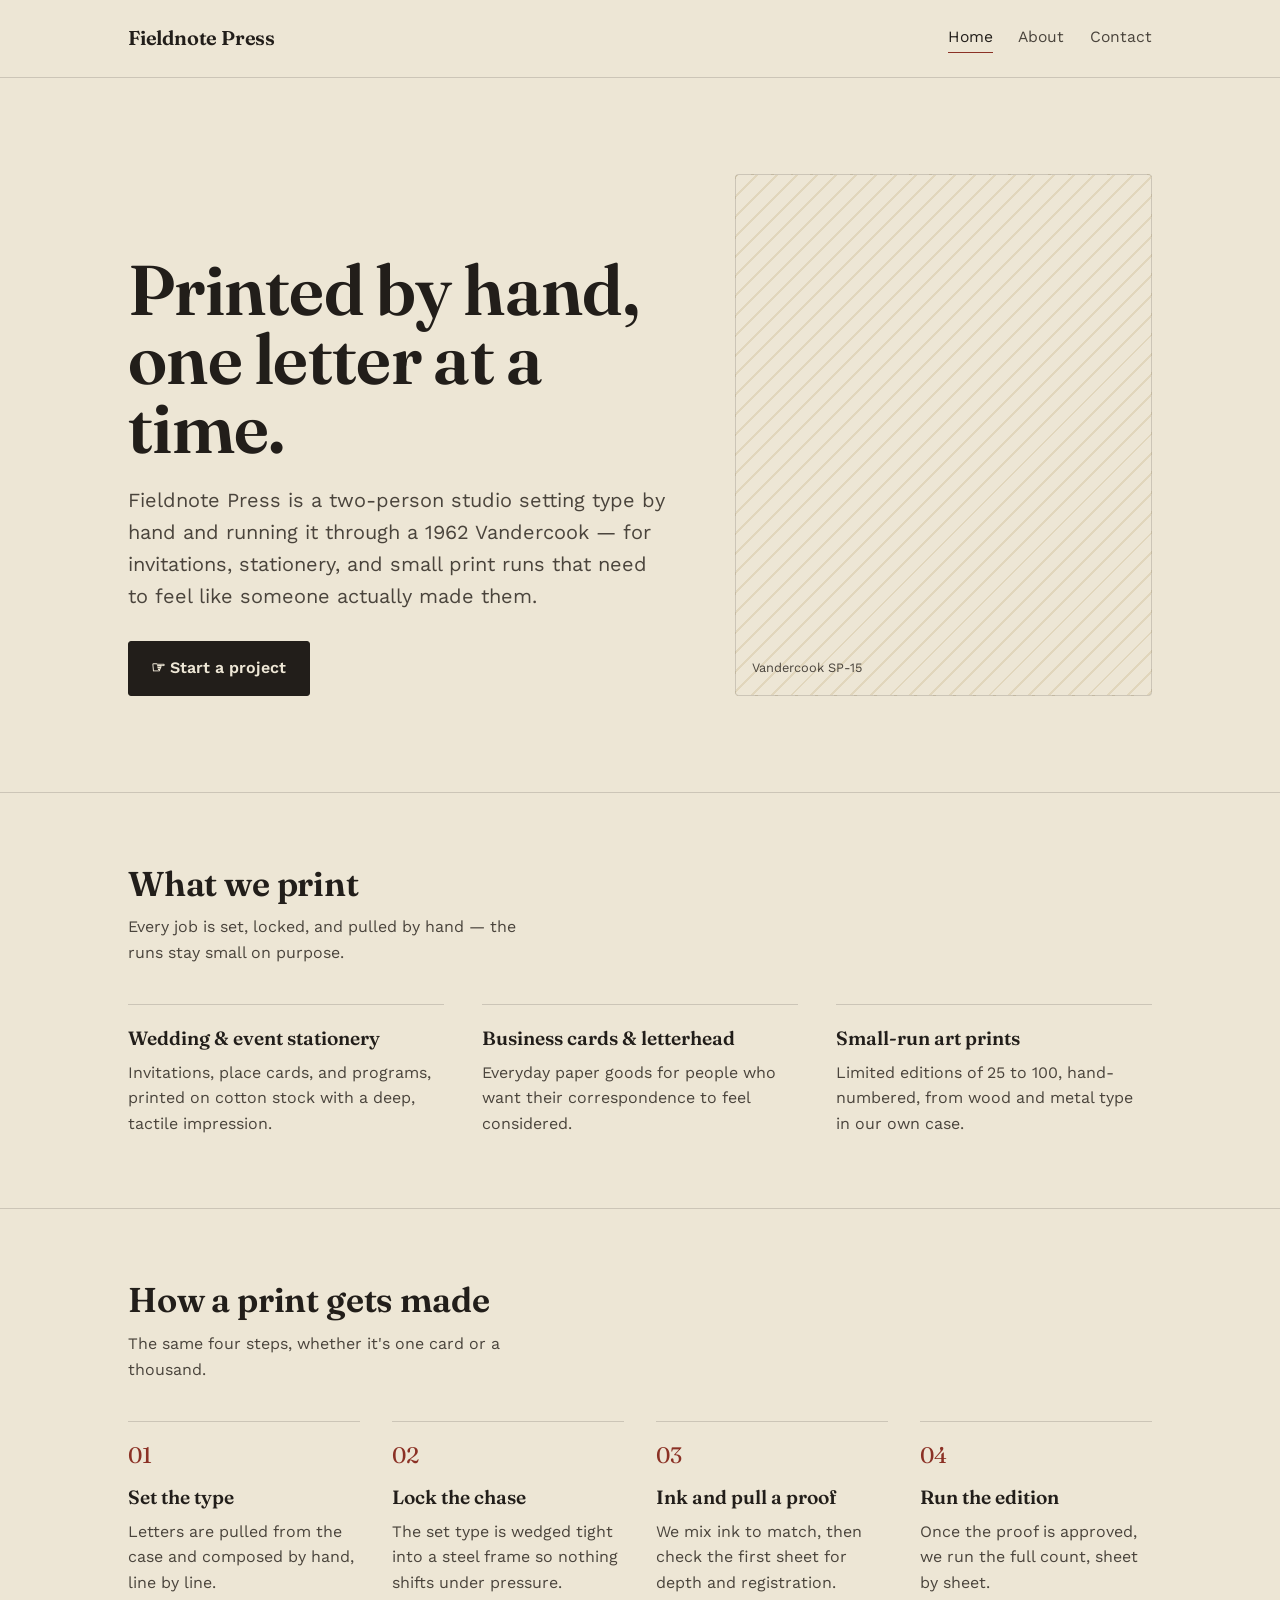
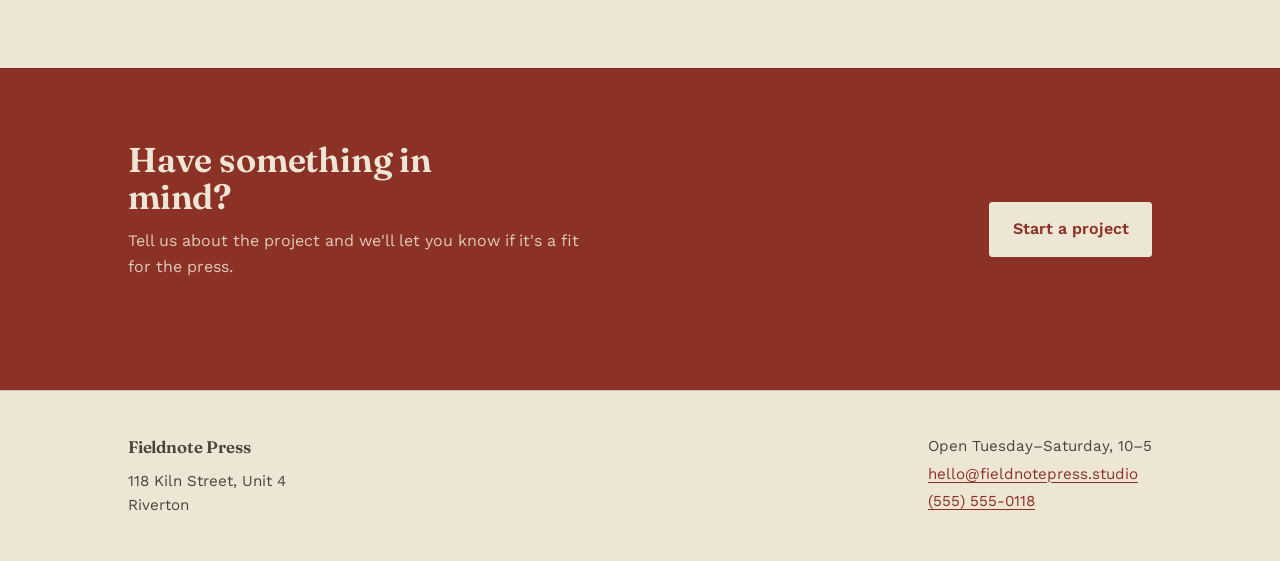
==== commit df0bf3ea: "Add files via upload" ====
--- a/index.html
+++ b/index.html
@@ -5,12 +5,9 @@
   <meta name="viewport" content="width=device-width, initial-scale=1">
   <title>Fieldnote Press — Letterpress studio</title>
   <meta name="description" content="Fieldnote Press is a small letterpress studio setting type by hand for invitations, stationery, and small-run art prints.">
-  <meta name="theme-color" content="#241E17">
-  <link rel="icon" href="images/favicon.svg" type="image/svg+xml">
-  <link rel="icon" href="images/favicon.ico" sizes="any">
-  <link rel="apple-touch-icon" href="images/apple-touch-icon.png">
-  <link rel="preload" href="fonts/gill-sans.woff2" as="font" type="font/woff2" crossorigin>
-  <link rel="preload" href="fonts/gill-sans-heavy.woff2" as="font" type="font/woff2" crossorigin>
+  <link rel="preconnect" href="https://fonts.googleapis.com">
+  <link rel="preconnect" href="https://fonts.gstatic.com" crossorigin>
+  <link href="https://fonts.googleapis.com/css2?family=Fraunces:ital,opsz,wght@0,9..144,400..700;1,9..144,400..700&family=Work+Sans:wght@400;500;600&display=swap" rel="stylesheet">
   <link rel="stylesheet" href="css/style.css">
 </head>
 <body>
@@ -37,9 +34,7 @@
             like someone actually made them.</p>
           <a class="btn btn-primary reveal" href="contact.html">☞ Start a project</a>
         </div>
-        <div class="hero-mark reveal" aria-hidden="true">
-          <img src="images/hero-press.svg" alt="" width="600" height="440" loading="eager">
-        </div>
+        <div class="hero-mark reveal" aria-hidden="true"></div>
       </div>
     </section>
 
@@ -51,18 +46,15 @@
         </div>
         <div class="trio">
           <div class="trio-item">
-            <img class="trio-icon" src="images/icon-invitation.svg" alt="" width="46" height="46">
             <h3 class="card-heading">Wedding &amp; event stationery</h3>
             <p>Invitations, place cards, and programs, printed on cotton stock with a deep, tactile
               impression.</p>
           </div>
           <div class="trio-item">
-            <img class="trio-icon" src="images/icon-cards.svg" alt="" width="46" height="46">
             <h3 class="card-heading">Business cards &amp; letterhead</h3>
             <p>Everyday paper goods for people who want their correspondence to feel considered.</p>
           </div>
           <div class="trio-item">
-            <img class="trio-icon" src="images/icon-print.svg" alt="" width="46" height="46">
             <h3 class="card-heading">Small-run art prints</h3>
             <p>Limited editions of 25 to 100, hand-numbered, from wood and metal type in our own case.</p>
           </div>
@@ -78,34 +70,22 @@
         </div>
         <div class="process">
           <div class="process-item">
-            <div class="process-item-head">
-              <span class="process-num">01</span>
-              <img class="process-icon" src="images/icon-set-type.svg" alt="" width="40" height="40">
-            </div>
+            <span class="process-num">01</span>
             <h3 class="card-heading">Set the type</h3>
             <p>Letters are pulled from the case and composed by hand, line by line.</p>
           </div>
           <div class="process-item">
-            <div class="process-item-head">
-              <span class="process-num">02</span>
-              <img class="process-icon" src="images/icon-lock-chase.svg" alt="" width="40" height="40">
-            </div>
+            <span class="process-num">02</span>
             <h3 class="card-heading">Lock the chase</h3>
             <p>The set type is wedged tight into a steel frame so nothing shifts under pressure.</p>
           </div>
           <div class="process-item">
-            <div class="process-item-head">
-              <span class="process-num">03</span>
-              <img class="process-icon" src="images/icon-ink-proof.svg" alt="" width="40" height="40">
-            </div>
+            <span class="process-num">03</span>
             <h3 class="card-heading">Ink and pull a proof</h3>
             <p>We mix ink to match, then check the first sheet for depth and registration.</p>
           </div>
           <div class="process-item">
-            <div class="process-item-head">
-              <span class="process-num">04</span>
-              <img class="process-icon" src="images/icon-run-edition.svg" alt="" width="40" height="40">
-            </div>
+            <span class="process-num">04</span>
             <h3 class="card-heading">Run the edition</h3>
             <p>Once the proof is approved, we run the full count, sheet by sheet.</p>
           </div>
--- a/css/style.css
+++ b/css/style.css
@@ -1,546 +1,394 @@
-/* ===================================================================
+/* ==========================================================
    Fieldnote Press — stylesheet
-   Type: Gill Sans (self-hosted), set in weight, not in family switches.
-   =================================================================== */
-
-@font-face {
-  font-family: "Gill Sans";
-  src: url("../fonts/gill-sans-light.woff2") format("woff2");
-  font-weight: 300;
-  font-style: normal;
-  font-display: swap;
-}
-@font-face {
-  font-family: "Gill Sans";
-  src: url("../fonts/gill-sans.woff2") format("woff2");
-  font-weight: 400;
-  font-style: normal;
-  font-display: swap;
-}
-@font-face {
-  font-family: "Gill Sans";
-  src: url("../fonts/gill-sans-italic.woff2") format("woff2");
-  font-weight: 400;
-  font-style: italic;
-  font-display: swap;
-}
-@font-face {
-  font-family: "Gill Sans";
-  src: url("../fonts/gill-sans-medium.woff2") format("woff2");
-  font-weight: 500;
-  font-style: normal;
-  font-display: swap;
-}
-@font-face {
-  font-family: "Gill Sans";
-  src: url("../fonts/gill-sans-bold.woff2") format("woff2");
-  font-weight: 700;
-  font-style: normal;
-  font-display: swap;
-}
-@font-face {
-  font-family: "Gill Sans";
-  src: url("../fonts/gill-sans-heavy.woff2") format("woff2");
-  font-weight: 800;
-  font-style: normal;
-  font-display: swap;
-}
-
-/* ---------------------------------------------------------------
    Tokens
-   --------------------------------------------------------------- */
+   ========================================================== */
 :root {
-  --paper:      #EFE8D8;
-  --paper-deep: #E3DAC3;
-  --ink:        #241E17;
-  --ink-soft:   #55493C;
-  --oxblood:    #7C2A1E;
-  --oxblood-deep: #5E1F16;
-  --brass:      #A67C3D;
-  --line:       #CBC0A4;
-  --line-deep:  #B2A483;
-
-  --font: "Gill Sans", "Gill Sans MT", Frutiger, "Frutiger Linotype", Calibri, "Segoe UI", Corbel, Arial, sans-serif;
-
-  --fs-body:    1.0625rem;
-  --fs-small:   0.9rem;
-  --fs-lede:    1.25rem;
-  --fs-card-h:  1.3rem;
-  --fs-section: clamp(1.7rem, 1.35rem + 1.3vw, 2.35rem);
-  --fs-display: clamp(2.5rem, 1.85rem + 3vw, 4.1rem);
-
-  --measure: 62ch;
-  --wrap: 1180px;
-
-  --gap: 1.75rem;
-  --radius: 3px;
-}
-
-/* ---------------------------------------------------------------
-   Reset & base
-   --------------------------------------------------------------- */
+  --paper:      #EDE6D5;
+  --paper-deep: #E1D6BC;
+  --ink:        #221E1A;
+  --ink-soft:   #4A443C;
+  --red:        #8B3125;
+  --slate:      #46525C;
+  --rule:       rgba(34, 30, 26, 0.16);
+  --rule-soft:  rgba(34, 30, 26, 0.09);
+
+  --font-display: 'Fraunces', Georgia, serif;
+  --font-body:    'Work Sans', 'Segoe UI', sans-serif;
+
+  --max-w: 1120px;
+  --gutter: clamp(1.25rem, 4vw, 3rem);
+}
+
+/* ==========================================================
+   Reset
+   ========================================================== */
 *, *::before, *::after { box-sizing: border-box; }
-html { scroll-behavior: smooth; }
+html { -webkit-text-size-adjust: 100%; scroll-behavior: smooth; }
 @media (prefers-reduced-motion: reduce) {
   html { scroll-behavior: auto; }
-  *, *::before, *::after { animation-duration: 0.01ms !important; animation-iteration-count: 1 !important; transition-duration: 0.01ms !important; }
-}
-
+  *, *::before, *::after {
+    animation-duration: 0.001ms !important;
+    animation-iteration-count: 1 !important;
+    transition-duration: 0.001ms !important;
+  }
+}
 body {
   margin: 0;
-  background: var(--paper);
+  background-color: var(--paper);
+  background-image:
+    radial-gradient(rgba(34,30,26,0.05) 0.6px, transparent 0.6px);
+  background-size: 14px 14px;
   color: var(--ink);
-  font-family: var(--font);
-  font-weight: 400;
-  font-size: var(--fs-body);
+  font-family: var(--font-body);
+  font-size: 16px;
   line-height: 1.6;
   -webkit-font-smoothing: antialiased;
-  text-rendering: optimizeLegibility;
-}
-
+}
 img { max-width: 100%; display: block; }
 a { color: inherit; }
-
-h1, h2, h3, h4 { margin: 0; font-weight: 500; }
-
-p { margin: 0 0 1em; max-width: var(--measure); }
-p:last-child { margin-bottom: 0; }
+h1, h2, h3, p, ul, ol, dl { margin: 0; }
+ul, ol { padding: 0; list-style: none; }
+button { font: inherit; }
+
+/* Focus visibility */
+a:focus-visible,
+button:focus-visible,
+input:focus-visible,
+select:focus-visible,
+textarea:focus-visible {
+  outline: 2px solid var(--red);
+  outline-offset: 3px;
+}
+
+.wrap {
+  max-width: var(--max-w);
+  margin-inline: auto;
+  padding-inline: var(--gutter);
+}
 
 .skip-link {
   position: absolute;
-  left: -999px;
+  left: -9999px;
   top: 0;
   background: var(--ink);
   color: var(--paper);
-  padding: 0.75em 1.25em;
+  padding: 0.75rem 1rem;
   z-index: 100;
 }
-.skip-link:focus {
-  left: 1rem;
-  top: 1rem;
-}
-
-:focus-visible {
-  outline: 3px solid var(--oxblood);
-  outline-offset: 3px;
-}
-
-.wrap {
-  max-width: var(--wrap);
-  margin-inline: auto;
-  padding-inline: 1.75rem;
-}
-
-/* ---------------------------------------------------------------
-   Header
-   --------------------------------------------------------------- */
+.skip-link:focus { left: var(--gutter); top: var(--gutter); }
+
+/* ==========================================================
+   Type
+   ========================================================== */
+h1, h2, h3 { font-family: var(--font-display); font-weight: 620; color: var(--ink); }
+
+h1.display {
+  font-size: clamp(2.6rem, 3vw + 2rem, 4.6rem);
+  line-height: 0.98;
+  letter-spacing: -0.01em;
+  max-width: 14ch;
+}
+
+h2.section-heading {
+  font-size: clamp(1.6rem, 1.2vw + 1.2rem, 2.15rem);
+  line-height: 1.1;
+  letter-spacing: -0.005em;
+  max-width: 16ch;
+}
+
+h3.card-heading {
+  font-size: 1.2rem;
+  font-weight: 600;
+  margin-bottom: 0.4rem;
+}
+
+p.lede {
+  font-size: clamp(1.05rem, 0.4vw + 1rem, 1.25rem);
+  color: var(--ink-soft);
+  max-width: 52ch;
+}
+
+p { max-width: 62ch; color: var(--ink-soft); }
+
+.eyebrow-plain {
+  font-family: var(--font-body);
+  font-size: 0.95rem;
+  color: var(--ink-soft);
+}
+
+/* Links within running text */
+.text-link {
+  color: var(--red);
+  text-decoration: underline;
+  text-underline-offset: 3px;
+  text-decoration-thickness: 1px;
+}
+.text-link:hover { text-decoration-thickness: 2px; }
+
+/* ==========================================================
+   Header / Nav
+   ========================================================== */
 .site-header {
-  border-bottom: 1px solid var(--line);
-}
-
+  border-bottom: 1px solid var(--rule);
+}
 .header-inner {
   display: flex;
+  flex-wrap: wrap;
+  align-items: center;
+  justify-content: space-between;
+  gap: 0.75rem;
+  padding-block: 1.4rem;
+}
+.wordmark {
+  font-family: var(--font-display);
+  font-size: 1.25rem;
+  font-weight: 620;
+  text-decoration: none;
+  letter-spacing: -0.01em;
+}
+.site-nav {
+  display: flex;
+  gap: clamp(1rem, 2vw, 2rem);
+}
+.site-nav a {
+  text-decoration: none;
+  font-size: 0.98rem;
+  color: var(--ink-soft);
+  padding-bottom: 3px;
+  border-bottom: 1px solid transparent;
+  transition: border-color 150ms ease, color 150ms ease;
+}
+.site-nav a:hover { color: var(--ink); border-color: var(--rule); }
+.site-nav a.is-active {
+  color: var(--ink);
+  border-color: var(--red);
+}
+
+/* ==========================================================
+   Buttons / CTA
+   ========================================================== */
+.btn {
+  display: inline-flex;
+  align-items: center;
+  gap: 0.5rem;
+  font-family: var(--font-body);
+  font-size: 1rem;
+  font-weight: 600;
+  text-decoration: none;
+  padding: 0.85rem 1.4rem;
+  border-radius: 3px;
+  border: 1px solid var(--ink);
+  color: var(--ink);
+  background: transparent;
+  cursor: pointer;
+  transition: transform 150ms ease, background-color 150ms ease, color 150ms ease;
+}
+.btn:hover { transform: translateY(1px); }
+.btn.btn-primary {
+  background: var(--ink);
+  color: var(--paper);
+  border-color: var(--ink);
+}
+.btn.btn-on-red {
+  background: var(--paper);
+  color: var(--red);
+  border-color: var(--paper);
+}
+.btn.btn-on-red:hover { background: var(--ink); color: var(--paper); }
+
+/* ==========================================================
+   Hero
+   ========================================================== */
+.hero {
+  padding-block: clamp(3rem, 8vw, 6rem);
+}
+.hero-grid {
+  display: grid;
+  grid-template-columns: 1.3fr 1fr;
+  gap: clamp(2rem, 5vw, 4rem);
+  align-items: end;
+}
+.hero-copy > * + * { margin-top: 1.4rem; }
+.hero-copy .btn { margin-top: 1.8rem; }
+
+.hero-mark {
+  border: 1px solid var(--rule);
+  border-radius: 4px;
+  aspect-ratio: 4 / 5;
+  background:
+    repeating-linear-gradient(135deg, var(--paper-deep) 0 2px, transparent 2px 14px),
+    var(--paper);
+  position: relative;
+  overflow: hidden;
+}
+.hero-mark::after {
+  content: "Vandercook SP-15";
+  position: absolute;
+  bottom: 1rem;
+  left: 1rem;
+  font-size: 0.8rem;
+  color: var(--ink-soft);
+}
+
+.reveal { animation: fadeUp 700ms ease both; }
+.reveal:nth-child(2) { animation-delay: 90ms; }
+.reveal:nth-child(3) { animation-delay: 180ms; }
+.reveal:nth-child(4) { animation-delay: 270ms; }
+@keyframes fadeUp {
+  from { opacity: 0; transform: translateY(10px); }
+  to   { opacity: 1; transform: translateY(0); }
+}
+
+/* ==========================================================
+   Sections (generic)
+   ========================================================== */
+.section {
+  padding-block: clamp(2.5rem, 6vw, 4.5rem);
+  border-top: 1px solid var(--rule);
+}
+.section-head { max-width: 42ch; margin-bottom: clamp(1.75rem, 3vw, 2.75rem); }
+.section-head > * + * { margin-top: 0.75rem; }
+
+/* Three-up list (non-sequential) */
+.trio {
+  display: grid;
+  grid-template-columns: repeat(3, 1fr);
+  gap: clamp(1.5rem, 3vw, 2.5rem);
+}
+.trio-item { border-top: 1px solid var(--rule); padding-top: 1.1rem; }
+
+/* Numbered process (genuinely sequential) */
+.process {
+  display: grid;
+  grid-template-columns: repeat(4, 1fr);
+  gap: clamp(1.5rem, 3vw, 2rem);
+}
+.process-item { border-top: 1px solid var(--rule); padding-top: 1rem; }
+.process-num {
+  display: block;
+  font-family: var(--font-display);
+  font-size: 1.4rem;
+  color: var(--red);
+  font-variant-numeric: tabular-nums;
+  margin-bottom: 0.5rem;
+}
+
+/* Spec list (equipment, genuinely tabular) */
+.spec-list { border-top: 1px solid var(--rule); }
+.spec-row {
+  display: grid;
+  grid-template-columns: minmax(10ch, 220px) 1fr;
+  gap: 1rem;
+  padding-block: 1rem;
+  border-bottom: 1px solid var(--rule-soft);
+}
+.spec-row dt { font-weight: 600; color: var(--ink); }
+.spec-row dd { margin: 0; color: var(--ink-soft); max-width: 55ch; }
+
+/* Values */
+.values { display: grid; grid-template-columns: repeat(3, 1fr); gap: clamp(1.5rem, 3vw, 2.5rem); }
+
+/* CTA band */
+.cta-band {
+  background: var(--red);
+  color: var(--paper);
+}
+.cta-band .section-head { max-width: 46ch; }
+.cta-band h2 { color: var(--paper); }
+.cta-band p { color: rgba(237, 230, 213, 0.85); }
+.cta-band-inner {
+  display: flex;
+  flex-wrap: wrap;
   align-items: center;
   justify-content: space-between;
   gap: 1.5rem;
-  padding-block: 1.15rem;
-}
-
-.wordmark {
-  font-weight: 700;
-  font-size: 1.2rem;
-  letter-spacing: -0.01em;
-  text-decoration: none;
-  color: var(--ink);
-  white-space: nowrap;
-}
-.wordmark.small { font-size: 1.05rem; margin: 0 0 0.4em; }
-
-.site-nav {
-  display: flex;
-  gap: clamp(1rem, 2vw, 2rem);
-  flex-wrap: wrap;
-}
-.site-nav a {
-  text-decoration: none;
-  font-weight: 500;
-  color: var(--ink-soft);
-  padding-block: 0.25rem;
-  border-bottom: 2px solid transparent;
-}
-.site-nav a:hover { color: var(--ink); border-bottom-color: var(--line-deep); }
-.site-nav a.is-active {
-  color: var(--ink);
-  border-bottom-color: var(--oxblood);
-}
-
-/* ---------------------------------------------------------------
-   Hero
-   --------------------------------------------------------------- */
-.hero { padding-block: clamp(2.75rem, 3vw + 1rem, 5rem); }
-
-.hero-grid {
-  display: grid;
-  grid-template-columns: 1.1fr 0.9fr;
-  align-items: center;
-  gap: clamp(2rem, 5vw, 4rem);
-}
-
-.hero-copy { max-width: 40rem; }
-
-.display {
-  font-weight: 800;
-  font-size: var(--fs-display);
-  line-height: 1.04;
-  letter-spacing: -0.015em;
-  margin-bottom: 0.55em;
-}
-
-.lede {
-  font-size: var(--fs-lede);
-  color: var(--ink-soft);
-  line-height: 1.55;
-}
-
-.hero-mark {
-  justify-self: center;
-  width: 100%;
-  max-width: 420px;
-}
-.hero-mark img { width: 100%; height: auto; }
-
-/* ---------------------------------------------------------------
-   Buttons
-   --------------------------------------------------------------- */
-.btn {
-  display: inline-flex;
-  align-items: center;
-  gap: 0.5em;
-  font-family: var(--font);
-  font-weight: 500;
-  font-size: 1rem;
-  text-decoration: none;
-  padding: 0.85em 1.6em;
-  border-radius: var(--radius);
-  border: 2px solid transparent;
-  cursor: pointer;
-  transition: transform 0.12s ease, background-color 0.15s ease, box-shadow 0.15s ease;
-}
-.btn:active { transform: translateY(2px); }
-
-.btn-primary {
-  background: var(--ink);
-  color: var(--paper);
-}
-.btn-primary:hover { background: var(--oxblood-deep); }
-
-.btn-on-red {
-  background: var(--paper);
-  color: var(--oxblood-deep);
-}
-.btn-on-red:hover { background: var(--ink); color: var(--paper); }
-
-/* ---------------------------------------------------------------
-   Sections (generic)
-   --------------------------------------------------------------- */
-.section {
-  padding-block: clamp(2.75rem, 3vw + 1rem, 4.5rem);
-  border-top: 1px solid var(--line);
-}
-
-.section-head {
-  display: grid;
-  grid-template-columns: 1fr 1fr;
-  gap: 2rem;
-  align-items: end;
-  margin-bottom: clamp(2rem, 3vw, 3rem);
-}
-.section-head p { color: var(--ink-soft); }
-
-.section-heading {
-  font-size: var(--fs-section);
-  font-weight: 700;
-  letter-spacing: -0.01em;
-  position: relative;
-  padding-left: 1.15em;
-}
-.section-heading::before {
-  content: "";
-  position: absolute;
-  left: 0;
-  top: 0.32em;
-  width: 0.5em;
-  height: 0.5em;
-  background: var(--oxblood);
-}
-
-/* ---------------------------------------------------------------
-   Trio grid (home: what we print)
-   --------------------------------------------------------------- */
-.trio, .values {
-  display: grid;
-  grid-template-columns: repeat(3, 1fr);
-  gap: var(--gap);
-}
-
-.trio-item {
-  padding: 1.85rem 1.6rem;
-  background: var(--paper-deep);
-  border: 1px solid var(--line);
-}
-
-.trio-icon {
-  width: 46px;
-  height: 46px;
-  margin-bottom: 1.1rem;
-}
-
-.card-heading {
-  font-size: var(--fs-card-h);
-  font-weight: 500;
-  margin-bottom: 0.5rem;
-  letter-spacing: -0.005em;
-}
-
-.trio-item p, .values p { color: var(--ink-soft); font-size: 0.98rem; }
-
-/* ---------------------------------------------------------------
-   Process (home: how a print gets made)
-   --------------------------------------------------------------- */
-.process {
-  display: grid;
-  grid-template-columns: repeat(4, 1fr);
-  gap: var(--gap);
-}
-
-.process-item {
-  position: relative;
-  padding-top: 1rem;
-  border-top: 2px solid var(--ink);
-}
-
-.process-item-head {
-  display: flex;
-  align-items: center;
-  justify-content: space-between;
-  margin-bottom: 1rem;
-}
-
-.process-num {
-  font-weight: 800;
-  font-size: 1.5rem;
-  color: var(--line-deep);
-  font-variant-numeric: tabular-nums;
-}
-
-.process-icon { width: 40px; height: 40px; }
-
-.process-item p { color: var(--ink-soft); font-size: 0.98rem; }
-
-/* ---------------------------------------------------------------
-   CTA band (home)
-   --------------------------------------------------------------- */
-.cta-band {
-  background: var(--ink);
-  color: var(--paper);
-  border-top: none;
-}
-.cta-band .section-heading { color: var(--paper); }
-.cta-band .section-heading::before { background: var(--oxblood); }
-.cta-band .section-head p { color: #C9BFA9; }
-
-.cta-band-inner {
-  display: flex;
-  align-items: center;
-  justify-content: space-between;
-  gap: 2rem;
-  flex-wrap: wrap;
-}
-.cta-band-inner .section-head { margin-bottom: 0; }
-
-/* ---------------------------------------------------------------
-   About: spec list (the presses we run)
-   --------------------------------------------------------------- */
-.spec-list {
-  margin: 0;
-  display: flex;
-  flex-direction: column;
-  gap: 1.75rem;
-}
-
-.spec-row {
-  display: grid;
-  grid-template-columns: 64px 1fr 1.6fr;
-  gap: 1.5rem;
-  align-items: center;
-  padding-block: 1.5rem;
-  border-top: 1px solid var(--line);
-}
-.spec-row:last-child { border-bottom: 1px solid var(--line); }
-
-.spec-icon { width: 56px; height: 56px; }
-
-.spec-row dt {
-  font-weight: 700;
-  font-size: 1.15rem;
-  letter-spacing: -0.005em;
-}
-.spec-row dd {
-  margin: 0;
-  color: var(--ink-soft);
-}
-
-/* ---------------------------------------------------------------
+}
+
+/* ==========================================================
    Contact page
-   --------------------------------------------------------------- */
+   ========================================================== */
 .contact-grid {
   display: grid;
-  grid-template-columns: 0.85fr 1.15fr;
+  grid-template-columns: 0.9fr 1.3fr;
   gap: clamp(2rem, 5vw, 4rem);
   align-items: start;
 }
-
-.contact-illustration {
-  width: 150px;
-  height: auto;
-  margin-bottom: 1.75rem;
-}
-
-.info-block { margin-bottom: 1.6rem; }
-.info-block h3 {
-  font-weight: 700;
-  font-size: 1rem;
-  margin-bottom: 0.3rem;
-}
-.info-block p { color: var(--ink-soft); }
-
-.text-link {
-  color: var(--oxblood);
-  text-decoration-color: var(--line-deep);
-  text-underline-offset: 3px;
-}
-.text-link:hover { color: var(--oxblood-deep); text-decoration-color: currentColor; }
-
-/* Form */
-#contact-form { max-width: 32rem; }
-
-.field { margin-bottom: 1.4rem; }
-
+.info-block + .info-block { margin-top: 1.75rem; }
+.info-block h3 { font-size: 1rem; font-weight: 600; margin-bottom: 0.35rem; color: var(--ink); }
+.info-block p { margin: 0; }
+
+.field { margin-bottom: 1.3rem; }
 .field label {
   display: block;
-  font-weight: 500;
+  font-size: 0.9rem;
+  font-weight: 600;
   margin-bottom: 0.4rem;
 }
-.field label .hint {
-  font-weight: 400;
-  color: var(--ink-soft);
-  font-size: 0.9rem;
-}
-
+.field .hint { font-weight: 400; color: var(--ink-soft); }
 .field input,
 .field select,
 .field textarea {
   width: 100%;
-  font-family: var(--font);
+  font-family: var(--font-body);
   font-size: 1rem;
+  padding: 0.7rem 0.8rem;
+  border: 1px solid var(--rule);
+  background: var(--paper);
   color: var(--ink);
-  background: transparent;
-  border: none;
-  border-bottom: 2px solid var(--line-deep);
-  border-radius: 0;
-  padding: 0.6em 0.1em;
-}
-.field textarea { min-height: 7rem; resize: vertical; }
-.field input:focus,
-.field select:focus,
-.field textarea:focus {
-  outline: none;
-  border-bottom-color: var(--oxblood);
-}
-.field select { appearance: none; background: transparent; cursor: pointer;
-  background-image: url("data:image/svg+xml,%3Csvg xmlns='http://www.w3.org/2000/svg' viewBox='0 0 20 20' fill='%2355493C'%3E%3Cpath d='M5 7l5 6 5-6z'/%3E%3C/svg%3E");
-  background-repeat: no-repeat;
-  background-position: right 0.2em center;
-  padding-right: 1.5em;
-}
-
+  border-radius: 3px;
+}
+.field textarea { resize: vertical; min-height: 8rem; }
+.field-error {
+  display: block;
+  color: var(--red);
+  font-size: 0.85rem;
+  margin-top: 0.35rem;
+  min-height: 1.2em;
+}
 .field.has-error input,
 .field.has-error select,
 .field.has-error textarea {
-  border-bottom-color: var(--oxblood);
-}
-
-.field-error {
-  display: block;
-  min-height: 1.3em;
-  color: var(--oxblood);
-  font-size: 0.85rem;
-  margin-top: 0.3rem;
+  border-color: var(--red);
 }
 
 .form-status {
+  border: 1px solid var(--rule);
+  border-left: 3px solid var(--red);
+  padding: 1.25rem 1.4rem;
+  border-radius: 3px;
   display: none;
-  max-width: 32rem;
-  padding: 1.75rem;
-  background: var(--paper-deep);
-  border: 1px solid var(--line);
 }
 .form-status.is-visible { display: block; }
-.form-status h3 { font-size: 1.15rem; margin-bottom: 0.4rem; }
-.form-status p { color: var(--ink-soft); }
-
-#contact-form.is-hidden { display: none; }
-
-/* ---------------------------------------------------------------
+.form-status h3 { margin-bottom: 0.35rem; }
+form.is-submitted { display: none; }
+
+/* ==========================================================
    Footer
-   --------------------------------------------------------------- */
+   ========================================================== */
 .site-footer {
-  border-top: 1px solid var(--line);
+  border-top: 1px solid var(--rule);
   padding-block: 2.5rem;
-  margin-top: 2rem;
 }
 .footer-inner {
   display: flex;
+  flex-wrap: wrap;
   justify-content: space-between;
-  flex-wrap: wrap;
-  gap: 1.5rem;
-}
-.footer-inner p { margin: 0 0 0.35em; color: var(--ink-soft); font-size: 0.95rem; }
-.footer-inner .wordmark.small { color: var(--ink); }
-
-/* ---------------------------------------------------------------
-   Reveal-on-scroll
-   --------------------------------------------------------------- */
-.reveal {
-  opacity: 0;
-  transform: translateY(14px);
-  transition: opacity 0.7s ease, transform 0.7s ease;
-}
-.reveal.is-visible {
-  opacity: 1;
-  transform: none;
-}
-@media (prefers-reduced-motion: reduce) {
-  .reveal { opacity: 1; transform: none; transition: none; }
-}
-
-/* ---------------------------------------------------------------
+  gap: 2rem;
+}
+.footer-inner p { margin: 0.2rem 0; font-size: 0.95rem; }
+.wordmark.small { font-size: 1.05rem; margin-bottom: 0.5rem; }
+
+/* ==========================================================
    Responsive
-   --------------------------------------------------------------- */
-@media (max-width: 900px) {
+   ========================================================== */
+@media (max-width: 820px) {
   .hero-grid { grid-template-columns: 1fr; }
-  .hero-mark { order: -1; max-width: 280px; }
-  .section-head { grid-template-columns: 1fr; align-items: start; gap: 0.75rem; }
-  .trio, .values { grid-template-columns: 1fr 1fr; }
-  .process { grid-template-columns: 1fr 1fr; }
+  .hero-mark { max-width: 260px; }
+  .trio, .process, .values { grid-template-columns: 1fr 1fr; }
   .contact-grid { grid-template-columns: 1fr; }
-  .spec-row { grid-template-columns: 48px 1fr; }
-  .spec-row dd { grid-column: 1 / -1; }
+}
+@media (max-width: 560px) {
+  .trio, .process, .values { grid-template-columns: 1fr; }
+  .spec-row { grid-template-columns: 1fr; }
   .cta-band-inner { flex-direction: column; align-items: flex-start; }
 }
-
-@media (max-width: 560px) {
-  .header-inner { flex-direction: column; align-items: flex-start; gap: 0.75rem; }
-  .trio, .values, .process { grid-template-columns: 1fr; }
-  .footer-inner { flex-direction: column; }
-}
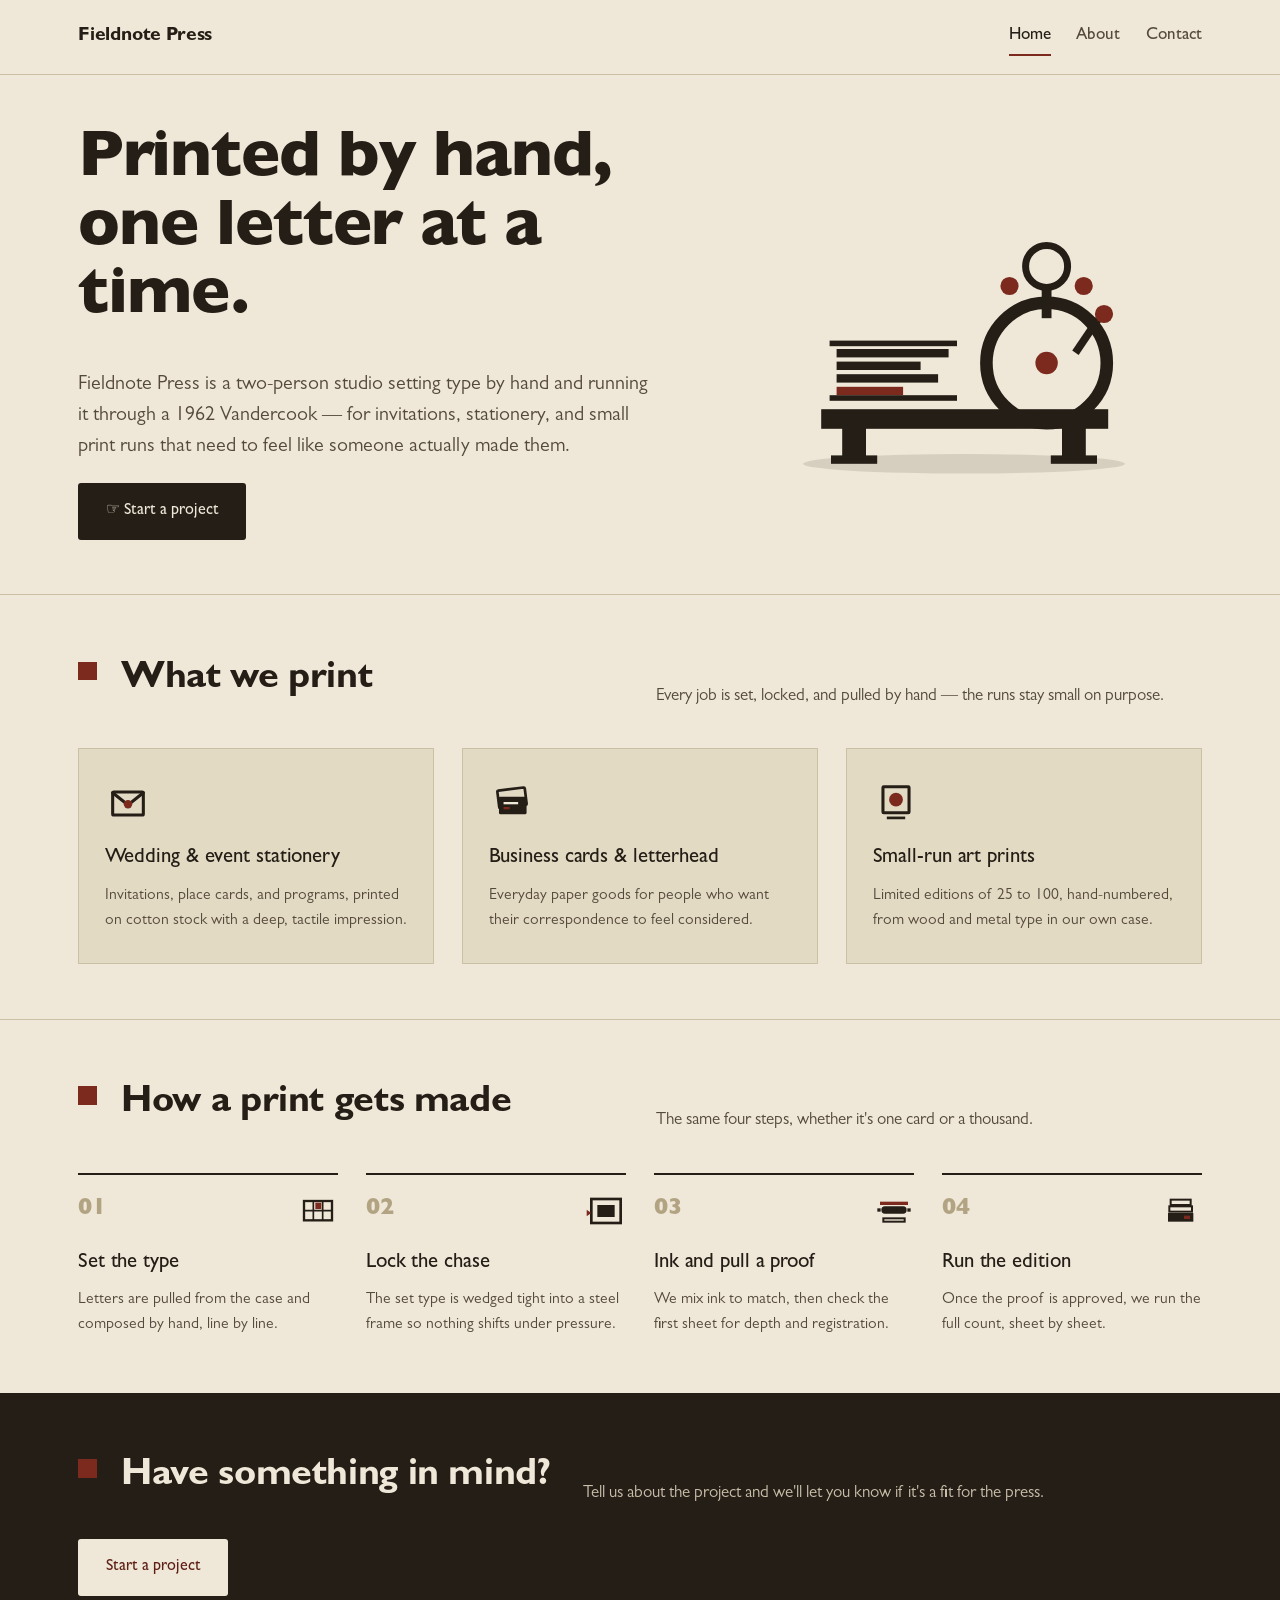
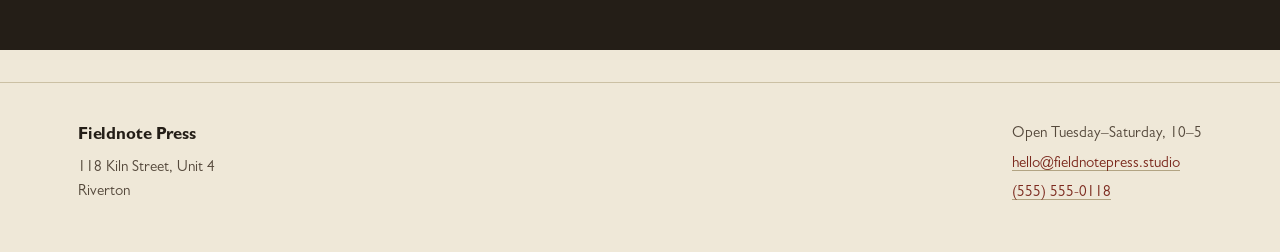
==== commit 611d17ff: "Add files via upload" ====
--- a/index.html
+++ b/index.html
@@ -5,9 +5,12 @@
   <meta name="viewport" content="width=device-width, initial-scale=1">
   <title>Fieldnote Press — Letterpress studio</title>
   <meta name="description" content="Fieldnote Press is a small letterpress studio setting type by hand for invitations, stationery, and small-run art prints.">
-  <link rel="preconnect" href="https://fonts.googleapis.com">
-  <link rel="preconnect" href="https://fonts.gstatic.com" crossorigin>
-  <link href="https://fonts.googleapis.com/css2?family=Fraunces:ital,opsz,wght@0,9..144,400..700;1,9..144,400..700&family=Work+Sans:wght@400;500;600&display=swap" rel="stylesheet">
+  <meta name="theme-color" content="#241E17">
+  <link rel="icon" href="images/favicon.svg" type="image/svg+xml">
+  <link rel="icon" href="images/favicon.ico" sizes="any">
+  <link rel="apple-touch-icon" href="images/apple-touch-icon.png">
+  <link rel="preload" href="fonts/gill-sans.woff2" as="font" type="font/woff2" crossorigin>
+  <link rel="preload" href="fonts/gill-sans-heavy.woff2" as="font" type="font/woff2" crossorigin>
   <link rel="stylesheet" href="css/style.css">
 </head>
 <body>
@@ -34,7 +37,9 @@
             like someone actually made them.</p>
           <a class="btn btn-primary reveal" href="contact.html">☞ Start a project</a>
         </div>
-        <div class="hero-mark reveal" aria-hidden="true"></div>
+        <div class="hero-mark reveal" aria-hidden="true">
+          <img src="images/hero-press.svg" alt="" width="600" height="440" loading="eager">
+        </div>
       </div>
     </section>
 
@@ -46,15 +51,18 @@
         </div>
         <div class="trio">
           <div class="trio-item">
+            <img class="trio-icon" src="images/icon-invitation.svg" alt="" width="46" height="46">
             <h3 class="card-heading">Wedding &amp; event stationery</h3>
             <p>Invitations, place cards, and programs, printed on cotton stock with a deep, tactile
               impression.</p>
           </div>
           <div class="trio-item">
+            <img class="trio-icon" src="images/icon-cards.svg" alt="" width="46" height="46">
             <h3 class="card-heading">Business cards &amp; letterhead</h3>
             <p>Everyday paper goods for people who want their correspondence to feel considered.</p>
           </div>
           <div class="trio-item">
+            <img class="trio-icon" src="images/icon-print.svg" alt="" width="46" height="46">
             <h3 class="card-heading">Small-run art prints</h3>
             <p>Limited editions of 25 to 100, hand-numbered, from wood and metal type in our own case.</p>
           </div>
@@ -70,22 +78,34 @@
         </div>
         <div class="process">
           <div class="process-item">
-            <span class="process-num">01</span>
+            <div class="process-item-head">
+              <span class="process-num">01</span>
+              <img class="process-icon" src="images/icon-set-type.svg" alt="" width="40" height="40">
+            </div>
             <h3 class="card-heading">Set the type</h3>
             <p>Letters are pulled from the case and composed by hand, line by line.</p>
           </div>
           <div class="process-item">
-            <span class="process-num">02</span>
+            <div class="process-item-head">
+              <span class="process-num">02</span>
+              <img class="process-icon" src="images/icon-lock-chase.svg" alt="" width="40" height="40">
+            </div>
             <h3 class="card-heading">Lock the chase</h3>
             <p>The set type is wedged tight into a steel frame so nothing shifts under pressure.</p>
           </div>
           <div class="process-item">
-            <span class="process-num">03</span>
+            <div class="process-item-head">
+              <span class="process-num">03</span>
+              <img class="process-icon" src="images/icon-ink-proof.svg" alt="" width="40" height="40">
+            </div>
             <h3 class="card-heading">Ink and pull a proof</h3>
             <p>We mix ink to match, then check the first sheet for depth and registration.</p>
           </div>
           <div class="process-item">
-            <span class="process-num">04</span>
+            <div class="process-item-head">
+              <span class="process-num">04</span>
+              <img class="process-icon" src="images/icon-run-edition.svg" alt="" width="40" height="40">
+            </div>
             <h3 class="card-heading">Run the edition</h3>
             <p>Once the proof is approved, we run the full count, sheet by sheet.</p>
           </div>
--- a/css/style.css
+++ b/css/style.css
@@ -1,394 +1,546 @@
-/* ==========================================================
+/* ===================================================================
    Fieldnote Press — stylesheet
+   Type: Gill Sans (self-hosted), set in weight, not in family switches.
+   =================================================================== */
+
+@font-face {
+  font-family: "Gill Sans";
+  src: url("../fonts/gill-sans-light.woff2") format("woff2");
+  font-weight: 300;
+  font-style: normal;
+  font-display: swap;
+}
+@font-face {
+  font-family: "Gill Sans";
+  src: url("../fonts/gill-sans.woff2") format("woff2");
+  font-weight: 400;
+  font-style: normal;
+  font-display: swap;
+}
+@font-face {
+  font-family: "Gill Sans";
+  src: url("../fonts/gill-sans-italic.woff2") format("woff2");
+  font-weight: 400;
+  font-style: italic;
+  font-display: swap;
+}
+@font-face {
+  font-family: "Gill Sans";
+  src: url("../fonts/gill-sans-medium.woff2") format("woff2");
+  font-weight: 500;
+  font-style: normal;
+  font-display: swap;
+}
+@font-face {
+  font-family: "Gill Sans";
+  src: url("../fonts/gill-sans-bold.woff2") format("woff2");
+  font-weight: 700;
+  font-style: normal;
+  font-display: swap;
+}
+@font-face {
+  font-family: "Gill Sans";
+  src: url("../fonts/gill-sans-heavy.woff2") format("woff2");
+  font-weight: 800;
+  font-style: normal;
+  font-display: swap;
+}
+
+/* ---------------------------------------------------------------
    Tokens
-   ========================================================== */
+   --------------------------------------------------------------- */
 :root {
-  --paper:      #EDE6D5;
-  --paper-deep: #E1D6BC;
-  --ink:        #221E1A;
-  --ink-soft:   #4A443C;
-  --red:        #8B3125;
-  --slate:      #46525C;
-  --rule:       rgba(34, 30, 26, 0.16);
-  --rule-soft:  rgba(34, 30, 26, 0.09);
-
-  --font-display: 'Fraunces', Georgia, serif;
-  --font-body:    'Work Sans', 'Segoe UI', sans-serif;
-
-  --max-w: 1120px;
-  --gutter: clamp(1.25rem, 4vw, 3rem);
-}
-
-/* ==========================================================
-   Reset
-   ========================================================== */
+  --paper:      #EFE8D8;
+  --paper-deep: #E3DAC3;
+  --ink:        #241E17;
+  --ink-soft:   #55493C;
+  --oxblood:    #7C2A1E;
+  --oxblood-deep: #5E1F16;
+  --brass:      #A67C3D;
+  --line:       #CBC0A4;
+  --line-deep:  #B2A483;
+
+  --font: "Gill Sans", "Gill Sans MT", Frutiger, "Frutiger Linotype", Calibri, "Segoe UI", Corbel, Arial, sans-serif;
+
+  --fs-body:    1.0625rem;
+  --fs-small:   0.9rem;
+  --fs-lede:    1.25rem;
+  --fs-card-h:  1.3rem;
+  --fs-section: clamp(1.7rem, 1.35rem + 1.3vw, 2.35rem);
+  --fs-display: clamp(2.5rem, 1.85rem + 3vw, 4.1rem);
+
+  --measure: 62ch;
+  --wrap: 1180px;
+
+  --gap: 1.75rem;
+  --radius: 3px;
+}
+
+/* ---------------------------------------------------------------
+   Reset & base
+   --------------------------------------------------------------- */
 *, *::before, *::after { box-sizing: border-box; }
-html { -webkit-text-size-adjust: 100%; scroll-behavior: smooth; }
+html { scroll-behavior: smooth; }
 @media (prefers-reduced-motion: reduce) {
   html { scroll-behavior: auto; }
-  *, *::before, *::after {
-    animation-duration: 0.001ms !important;
-    animation-iteration-count: 1 !important;
-    transition-duration: 0.001ms !important;
-  }
-}
+  *, *::before, *::after { animation-duration: 0.01ms !important; animation-iteration-count: 1 !important; transition-duration: 0.01ms !important; }
+}
+
 body {
   margin: 0;
-  background-color: var(--paper);
-  background-image:
-    radial-gradient(rgba(34,30,26,0.05) 0.6px, transparent 0.6px);
-  background-size: 14px 14px;
+  background: var(--paper);
   color: var(--ink);
-  font-family: var(--font-body);
-  font-size: 16px;
+  font-family: var(--font);
+  font-weight: 400;
+  font-size: var(--fs-body);
   line-height: 1.6;
   -webkit-font-smoothing: antialiased;
-}
+  text-rendering: optimizeLegibility;
+}
+
 img { max-width: 100%; display: block; }
 a { color: inherit; }
-h1, h2, h3, p, ul, ol, dl { margin: 0; }
-ul, ol { padding: 0; list-style: none; }
-button { font: inherit; }
-
-/* Focus visibility */
-a:focus-visible,
-button:focus-visible,
-input:focus-visible,
-select:focus-visible,
-textarea:focus-visible {
-  outline: 2px solid var(--red);
-  outline-offset: 3px;
-}
-
-.wrap {
-  max-width: var(--max-w);
-  margin-inline: auto;
-  padding-inline: var(--gutter);
-}
+
+h1, h2, h3, h4 { margin: 0; font-weight: 500; }
+
+p { margin: 0 0 1em; max-width: var(--measure); }
+p:last-child { margin-bottom: 0; }
 
 .skip-link {
   position: absolute;
-  left: -9999px;
+  left: -999px;
   top: 0;
   background: var(--ink);
   color: var(--paper);
-  padding: 0.75rem 1rem;
+  padding: 0.75em 1.25em;
   z-index: 100;
 }
-.skip-link:focus { left: var(--gutter); top: var(--gutter); }
-
-/* ==========================================================
-   Type
-   ========================================================== */
-h1, h2, h3 { font-family: var(--font-display); font-weight: 620; color: var(--ink); }
-
-h1.display {
-  font-size: clamp(2.6rem, 3vw + 2rem, 4.6rem);
-  line-height: 0.98;
-  letter-spacing: -0.01em;
-  max-width: 14ch;
-}
-
-h2.section-heading {
-  font-size: clamp(1.6rem, 1.2vw + 1.2rem, 2.15rem);
-  line-height: 1.1;
-  letter-spacing: -0.005em;
-  max-width: 16ch;
-}
-
-h3.card-heading {
-  font-size: 1.2rem;
-  font-weight: 600;
-  margin-bottom: 0.4rem;
-}
-
-p.lede {
-  font-size: clamp(1.05rem, 0.4vw + 1rem, 1.25rem);
-  color: var(--ink-soft);
-  max-width: 52ch;
-}
-
-p { max-width: 62ch; color: var(--ink-soft); }
-
-.eyebrow-plain {
-  font-family: var(--font-body);
-  font-size: 0.95rem;
-  color: var(--ink-soft);
-}
-
-/* Links within running text */
-.text-link {
-  color: var(--red);
-  text-decoration: underline;
-  text-underline-offset: 3px;
-  text-decoration-thickness: 1px;
-}
-.text-link:hover { text-decoration-thickness: 2px; }
-
-/* ==========================================================
-   Header / Nav
-   ========================================================== */
+.skip-link:focus {
+  left: 1rem;
+  top: 1rem;
+}
+
+:focus-visible {
+  outline: 3px solid var(--oxblood);
+  outline-offset: 3px;
+}
+
+.wrap {
+  max-width: var(--wrap);
+  margin-inline: auto;
+  padding-inline: 1.75rem;
+}
+
+/* ---------------------------------------------------------------
+   Header
+   --------------------------------------------------------------- */
 .site-header {
-  border-bottom: 1px solid var(--rule);
-}
+  border-bottom: 1px solid var(--line);
+}
+
 .header-inner {
   display: flex;
-  flex-wrap: wrap;
   align-items: center;
   justify-content: space-between;
-  gap: 0.75rem;
-  padding-block: 1.4rem;
-}
+  gap: 1.5rem;
+  padding-block: 1.15rem;
+}
+
 .wordmark {
-  font-family: var(--font-display);
-  font-size: 1.25rem;
-  font-weight: 620;
+  font-weight: 700;
+  font-size: 1.2rem;
+  letter-spacing: -0.01em;
   text-decoration: none;
-  letter-spacing: -0.01em;
-}
+  color: var(--ink);
+  white-space: nowrap;
+}
+.wordmark.small { font-size: 1.05rem; margin: 0 0 0.4em; }
+
 .site-nav {
   display: flex;
   gap: clamp(1rem, 2vw, 2rem);
+  flex-wrap: wrap;
 }
 .site-nav a {
   text-decoration: none;
-  font-size: 0.98rem;
+  font-weight: 500;
   color: var(--ink-soft);
-  padding-bottom: 3px;
-  border-bottom: 1px solid transparent;
-  transition: border-color 150ms ease, color 150ms ease;
-}
-.site-nav a:hover { color: var(--ink); border-color: var(--rule); }
+  padding-block: 0.25rem;
+  border-bottom: 2px solid transparent;
+}
+.site-nav a:hover { color: var(--ink); border-bottom-color: var(--line-deep); }
 .site-nav a.is-active {
   color: var(--ink);
-  border-color: var(--red);
-}
-
-/* ==========================================================
-   Buttons / CTA
-   ========================================================== */
+  border-bottom-color: var(--oxblood);
+}
+
+/* ---------------------------------------------------------------
+   Hero
+   --------------------------------------------------------------- */
+.hero { padding-block: clamp(2.75rem, 3vw + 1rem, 5rem); }
+
+.hero-grid {
+  display: grid;
+  grid-template-columns: 1.1fr 0.9fr;
+  align-items: center;
+  gap: clamp(2rem, 5vw, 4rem);
+}
+
+.hero-copy { max-width: 40rem; }
+
+.display {
+  font-weight: 800;
+  font-size: var(--fs-display);
+  line-height: 1.04;
+  letter-spacing: -0.015em;
+  margin-bottom: 0.55em;
+}
+
+.lede {
+  font-size: var(--fs-lede);
+  color: var(--ink-soft);
+  line-height: 1.55;
+}
+
+.hero-mark {
+  justify-self: center;
+  width: 100%;
+  max-width: 420px;
+}
+.hero-mark img { width: 100%; height: auto; }
+
+/* ---------------------------------------------------------------
+   Buttons
+   --------------------------------------------------------------- */
 .btn {
   display: inline-flex;
   align-items: center;
-  gap: 0.5rem;
-  font-family: var(--font-body);
+  gap: 0.5em;
+  font-family: var(--font);
+  font-weight: 500;
   font-size: 1rem;
-  font-weight: 600;
   text-decoration: none;
-  padding: 0.85rem 1.4rem;
-  border-radius: 3px;
-  border: 1px solid var(--ink);
-  color: var(--ink);
-  background: transparent;
+  padding: 0.85em 1.6em;
+  border-radius: var(--radius);
+  border: 2px solid transparent;
   cursor: pointer;
-  transition: transform 150ms ease, background-color 150ms ease, color 150ms ease;
-}
-.btn:hover { transform: translateY(1px); }
-.btn.btn-primary {
+  transition: transform 0.12s ease, background-color 0.15s ease, box-shadow 0.15s ease;
+}
+.btn:active { transform: translateY(2px); }
+
+.btn-primary {
   background: var(--ink);
   color: var(--paper);
-  border-color: var(--ink);
-}
-.btn.btn-on-red {
+}
+.btn-primary:hover { background: var(--oxblood-deep); }
+
+.btn-on-red {
   background: var(--paper);
-  color: var(--red);
-  border-color: var(--paper);
-}
-.btn.btn-on-red:hover { background: var(--ink); color: var(--paper); }
-
-/* ==========================================================
-   Hero
-   ========================================================== */
-.hero {
-  padding-block: clamp(3rem, 8vw, 6rem);
-}
-.hero-grid {
+  color: var(--oxblood-deep);
+}
+.btn-on-red:hover { background: var(--ink); color: var(--paper); }
+
+/* ---------------------------------------------------------------
+   Sections (generic)
+   --------------------------------------------------------------- */
+.section {
+  padding-block: clamp(2.75rem, 3vw + 1rem, 4.5rem);
+  border-top: 1px solid var(--line);
+}
+
+.section-head {
   display: grid;
-  grid-template-columns: 1.3fr 1fr;
-  gap: clamp(2rem, 5vw, 4rem);
+  grid-template-columns: 1fr 1fr;
+  gap: 2rem;
   align-items: end;
-}
-.hero-copy > * + * { margin-top: 1.4rem; }
-.hero-copy .btn { margin-top: 1.8rem; }
-
-.hero-mark {
-  border: 1px solid var(--rule);
-  border-radius: 4px;
-  aspect-ratio: 4 / 5;
-  background:
-    repeating-linear-gradient(135deg, var(--paper-deep) 0 2px, transparent 2px 14px),
-    var(--paper);
+  margin-bottom: clamp(2rem, 3vw, 3rem);
+}
+.section-head p { color: var(--ink-soft); }
+
+.section-heading {
+  font-size: var(--fs-section);
+  font-weight: 700;
+  letter-spacing: -0.01em;
   position: relative;
-  overflow: hidden;
-}
-.hero-mark::after {
-  content: "Vandercook SP-15";
+  padding-left: 1.15em;
+}
+.section-heading::before {
+  content: "";
   position: absolute;
-  bottom: 1rem;
-  left: 1rem;
-  font-size: 0.8rem;
-  color: var(--ink-soft);
-}
-
-.reveal { animation: fadeUp 700ms ease both; }
-.reveal:nth-child(2) { animation-delay: 90ms; }
-.reveal:nth-child(3) { animation-delay: 180ms; }
-.reveal:nth-child(4) { animation-delay: 270ms; }
-@keyframes fadeUp {
-  from { opacity: 0; transform: translateY(10px); }
-  to   { opacity: 1; transform: translateY(0); }
-}
-
-/* ==========================================================
-   Sections (generic)
-   ========================================================== */
-.section {
-  padding-block: clamp(2.5rem, 6vw, 4.5rem);
-  border-top: 1px solid var(--rule);
-}
-.section-head { max-width: 42ch; margin-bottom: clamp(1.75rem, 3vw, 2.75rem); }
-.section-head > * + * { margin-top: 0.75rem; }
-
-/* Three-up list (non-sequential) */
-.trio {
+  left: 0;
+  top: 0.32em;
+  width: 0.5em;
+  height: 0.5em;
+  background: var(--oxblood);
+}
+
+/* ---------------------------------------------------------------
+   Trio grid (home: what we print)
+   --------------------------------------------------------------- */
+.trio, .values {
   display: grid;
   grid-template-columns: repeat(3, 1fr);
-  gap: clamp(1.5rem, 3vw, 2.5rem);
-}
-.trio-item { border-top: 1px solid var(--rule); padding-top: 1.1rem; }
-
-/* Numbered process (genuinely sequential) */
+  gap: var(--gap);
+}
+
+.trio-item {
+  padding: 1.85rem 1.6rem;
+  background: var(--paper-deep);
+  border: 1px solid var(--line);
+}
+
+.trio-icon {
+  width: 46px;
+  height: 46px;
+  margin-bottom: 1.1rem;
+}
+
+.card-heading {
+  font-size: var(--fs-card-h);
+  font-weight: 500;
+  margin-bottom: 0.5rem;
+  letter-spacing: -0.005em;
+}
+
+.trio-item p, .values p { color: var(--ink-soft); font-size: 0.98rem; }
+
+/* ---------------------------------------------------------------
+   Process (home: how a print gets made)
+   --------------------------------------------------------------- */
 .process {
   display: grid;
   grid-template-columns: repeat(4, 1fr);
-  gap: clamp(1.5rem, 3vw, 2rem);
-}
-.process-item { border-top: 1px solid var(--rule); padding-top: 1rem; }
+  gap: var(--gap);
+}
+
+.process-item {
+  position: relative;
+  padding-top: 1rem;
+  border-top: 2px solid var(--ink);
+}
+
+.process-item-head {
+  display: flex;
+  align-items: center;
+  justify-content: space-between;
+  margin-bottom: 1rem;
+}
+
 .process-num {
-  display: block;
-  font-family: var(--font-display);
-  font-size: 1.4rem;
-  color: var(--red);
+  font-weight: 800;
+  font-size: 1.5rem;
+  color: var(--line-deep);
   font-variant-numeric: tabular-nums;
-  margin-bottom: 0.5rem;
-}
-
-/* Spec list (equipment, genuinely tabular) */
-.spec-list { border-top: 1px solid var(--rule); }
+}
+
+.process-icon { width: 40px; height: 40px; }
+
+.process-item p { color: var(--ink-soft); font-size: 0.98rem; }
+
+/* ---------------------------------------------------------------
+   CTA band (home)
+   --------------------------------------------------------------- */
+.cta-band {
+  background: var(--ink);
+  color: var(--paper);
+  border-top: none;
+}
+.cta-band .section-heading { color: var(--paper); }
+.cta-band .section-heading::before { background: var(--oxblood); }
+.cta-band .section-head p { color: #C9BFA9; }
+
+.cta-band-inner {
+  display: flex;
+  align-items: center;
+  justify-content: space-between;
+  gap: 2rem;
+  flex-wrap: wrap;
+}
+.cta-band-inner .section-head { margin-bottom: 0; }
+
+/* ---------------------------------------------------------------
+   About: spec list (the presses we run)
+   --------------------------------------------------------------- */
+.spec-list {
+  margin: 0;
+  display: flex;
+  flex-direction: column;
+  gap: 1.75rem;
+}
+
 .spec-row {
   display: grid;
-  grid-template-columns: minmax(10ch, 220px) 1fr;
-  gap: 1rem;
-  padding-block: 1rem;
-  border-bottom: 1px solid var(--rule-soft);
-}
-.spec-row dt { font-weight: 600; color: var(--ink); }
-.spec-row dd { margin: 0; color: var(--ink-soft); max-width: 55ch; }
-
-/* Values */
-.values { display: grid; grid-template-columns: repeat(3, 1fr); gap: clamp(1.5rem, 3vw, 2.5rem); }
-
-/* CTA band */
-.cta-band {
-  background: var(--red);
-  color: var(--paper);
-}
-.cta-band .section-head { max-width: 46ch; }
-.cta-band h2 { color: var(--paper); }
-.cta-band p { color: rgba(237, 230, 213, 0.85); }
-.cta-band-inner {
-  display: flex;
-  flex-wrap: wrap;
+  grid-template-columns: 64px 1fr 1.6fr;
+  gap: 1.5rem;
   align-items: center;
-  justify-content: space-between;
-  gap: 1.5rem;
-}
-
-/* ==========================================================
+  padding-block: 1.5rem;
+  border-top: 1px solid var(--line);
+}
+.spec-row:last-child { border-bottom: 1px solid var(--line); }
+
+.spec-icon { width: 56px; height: 56px; }
+
+.spec-row dt {
+  font-weight: 700;
+  font-size: 1.15rem;
+  letter-spacing: -0.005em;
+}
+.spec-row dd {
+  margin: 0;
+  color: var(--ink-soft);
+}
+
+/* ---------------------------------------------------------------
    Contact page
-   ========================================================== */
+   --------------------------------------------------------------- */
 .contact-grid {
   display: grid;
-  grid-template-columns: 0.9fr 1.3fr;
+  grid-template-columns: 0.85fr 1.15fr;
   gap: clamp(2rem, 5vw, 4rem);
   align-items: start;
 }
-.info-block + .info-block { margin-top: 1.75rem; }
-.info-block h3 { font-size: 1rem; font-weight: 600; margin-bottom: 0.35rem; color: var(--ink); }
-.info-block p { margin: 0; }
-
-.field { margin-bottom: 1.3rem; }
+
+.contact-illustration {
+  width: 150px;
+  height: auto;
+  margin-bottom: 1.75rem;
+}
+
+.info-block { margin-bottom: 1.6rem; }
+.info-block h3 {
+  font-weight: 700;
+  font-size: 1rem;
+  margin-bottom: 0.3rem;
+}
+.info-block p { color: var(--ink-soft); }
+
+.text-link {
+  color: var(--oxblood);
+  text-decoration-color: var(--line-deep);
+  text-underline-offset: 3px;
+}
+.text-link:hover { color: var(--oxblood-deep); text-decoration-color: currentColor; }
+
+/* Form */
+#contact-form { max-width: 32rem; }
+
+.field { margin-bottom: 1.4rem; }
+
 .field label {
   display: block;
+  font-weight: 500;
+  margin-bottom: 0.4rem;
+}
+.field label .hint {
+  font-weight: 400;
+  color: var(--ink-soft);
   font-size: 0.9rem;
-  font-weight: 600;
-  margin-bottom: 0.4rem;
-}
-.field .hint { font-weight: 400; color: var(--ink-soft); }
+}
+
 .field input,
 .field select,
 .field textarea {
   width: 100%;
-  font-family: var(--font-body);
+  font-family: var(--font);
   font-size: 1rem;
-  padding: 0.7rem 0.8rem;
-  border: 1px solid var(--rule);
-  background: var(--paper);
   color: var(--ink);
-  border-radius: 3px;
-}
-.field textarea { resize: vertical; min-height: 8rem; }
-.field-error {
-  display: block;
-  color: var(--red);
-  font-size: 0.85rem;
-  margin-top: 0.35rem;
-  min-height: 1.2em;
-}
+  background: transparent;
+  border: none;
+  border-bottom: 2px solid var(--line-deep);
+  border-radius: 0;
+  padding: 0.6em 0.1em;
+}
+.field textarea { min-height: 7rem; resize: vertical; }
+.field input:focus,
+.field select:focus,
+.field textarea:focus {
+  outline: none;
+  border-bottom-color: var(--oxblood);
+}
+.field select { appearance: none; background: transparent; cursor: pointer;
+  background-image: url("data:image/svg+xml,%3Csvg xmlns='http://www.w3.org/2000/svg' viewBox='0 0 20 20' fill='%2355493C'%3E%3Cpath d='M5 7l5 6 5-6z'/%3E%3C/svg%3E");
+  background-repeat: no-repeat;
+  background-position: right 0.2em center;
+  padding-right: 1.5em;
+}
+
 .field.has-error input,
 .field.has-error select,
 .field.has-error textarea {
-  border-color: var(--red);
+  border-bottom-color: var(--oxblood);
+}
+
+.field-error {
+  display: block;
+  min-height: 1.3em;
+  color: var(--oxblood);
+  font-size: 0.85rem;
+  margin-top: 0.3rem;
 }
 
 .form-status {
-  border: 1px solid var(--rule);
-  border-left: 3px solid var(--red);
-  padding: 1.25rem 1.4rem;
-  border-radius: 3px;
   display: none;
+  max-width: 32rem;
+  padding: 1.75rem;
+  background: var(--paper-deep);
+  border: 1px solid var(--line);
 }
 .form-status.is-visible { display: block; }
-.form-status h3 { margin-bottom: 0.35rem; }
-form.is-submitted { display: none; }
-
-/* ==========================================================
+.form-status h3 { font-size: 1.15rem; margin-bottom: 0.4rem; }
+.form-status p { color: var(--ink-soft); }
+
+#contact-form.is-hidden { display: none; }
+
+/* ---------------------------------------------------------------
    Footer
-   ========================================================== */
+   --------------------------------------------------------------- */
 .site-footer {
-  border-top: 1px solid var(--rule);
+  border-top: 1px solid var(--line);
   padding-block: 2.5rem;
+  margin-top: 2rem;
 }
 .footer-inner {
   display: flex;
+  justify-content: space-between;
   flex-wrap: wrap;
-  justify-content: space-between;
-  gap: 2rem;
-}
-.footer-inner p { margin: 0.2rem 0; font-size: 0.95rem; }
-.wordmark.small { font-size: 1.05rem; margin-bottom: 0.5rem; }
-
-/* ==========================================================
+  gap: 1.5rem;
+}
+.footer-inner p { margin: 0 0 0.35em; color: var(--ink-soft); font-size: 0.95rem; }
+.footer-inner .wordmark.small { color: var(--ink); }
+
+/* ---------------------------------------------------------------
+   Reveal-on-scroll
+   --------------------------------------------------------------- */
+.reveal {
+  opacity: 0;
+  transform: translateY(14px);
+  transition: opacity 0.7s ease, transform 0.7s ease;
+}
+.reveal.is-visible {
+  opacity: 1;
+  transform: none;
+}
+@media (prefers-reduced-motion: reduce) {
+  .reveal { opacity: 1; transform: none; transition: none; }
+}
+
+/* ---------------------------------------------------------------
    Responsive
-   ========================================================== */
-@media (max-width: 820px) {
+   --------------------------------------------------------------- */
+@media (max-width: 900px) {
   .hero-grid { grid-template-columns: 1fr; }
-  .hero-mark { max-width: 260px; }
-  .trio, .process, .values { grid-template-columns: 1fr 1fr; }
+  .hero-mark { order: -1; max-width: 280px; }
+  .section-head { grid-template-columns: 1fr; align-items: start; gap: 0.75rem; }
+  .trio, .values { grid-template-columns: 1fr 1fr; }
+  .process { grid-template-columns: 1fr 1fr; }
   .contact-grid { grid-template-columns: 1fr; }
-}
+  .spec-row { grid-template-columns: 48px 1fr; }
+  .spec-row dd { grid-column: 1 / -1; }
+  .cta-band-inner { flex-direction: column; align-items: flex-start; }
+}
+
 @media (max-width: 560px) {
-  .trio, .process, .values { grid-template-columns: 1fr; }
-  .spec-row { grid-template-columns: 1fr; }
-  .cta-band-inner { flex-direction: column; align-items: flex-start; }
-}
+  .header-inner { flex-direction: column; align-items: flex-start; gap: 0.75rem; }
+  .trio, .values, .process { grid-template-columns: 1fr; }
+  .footer-inner { flex-direction: column; }
+}
